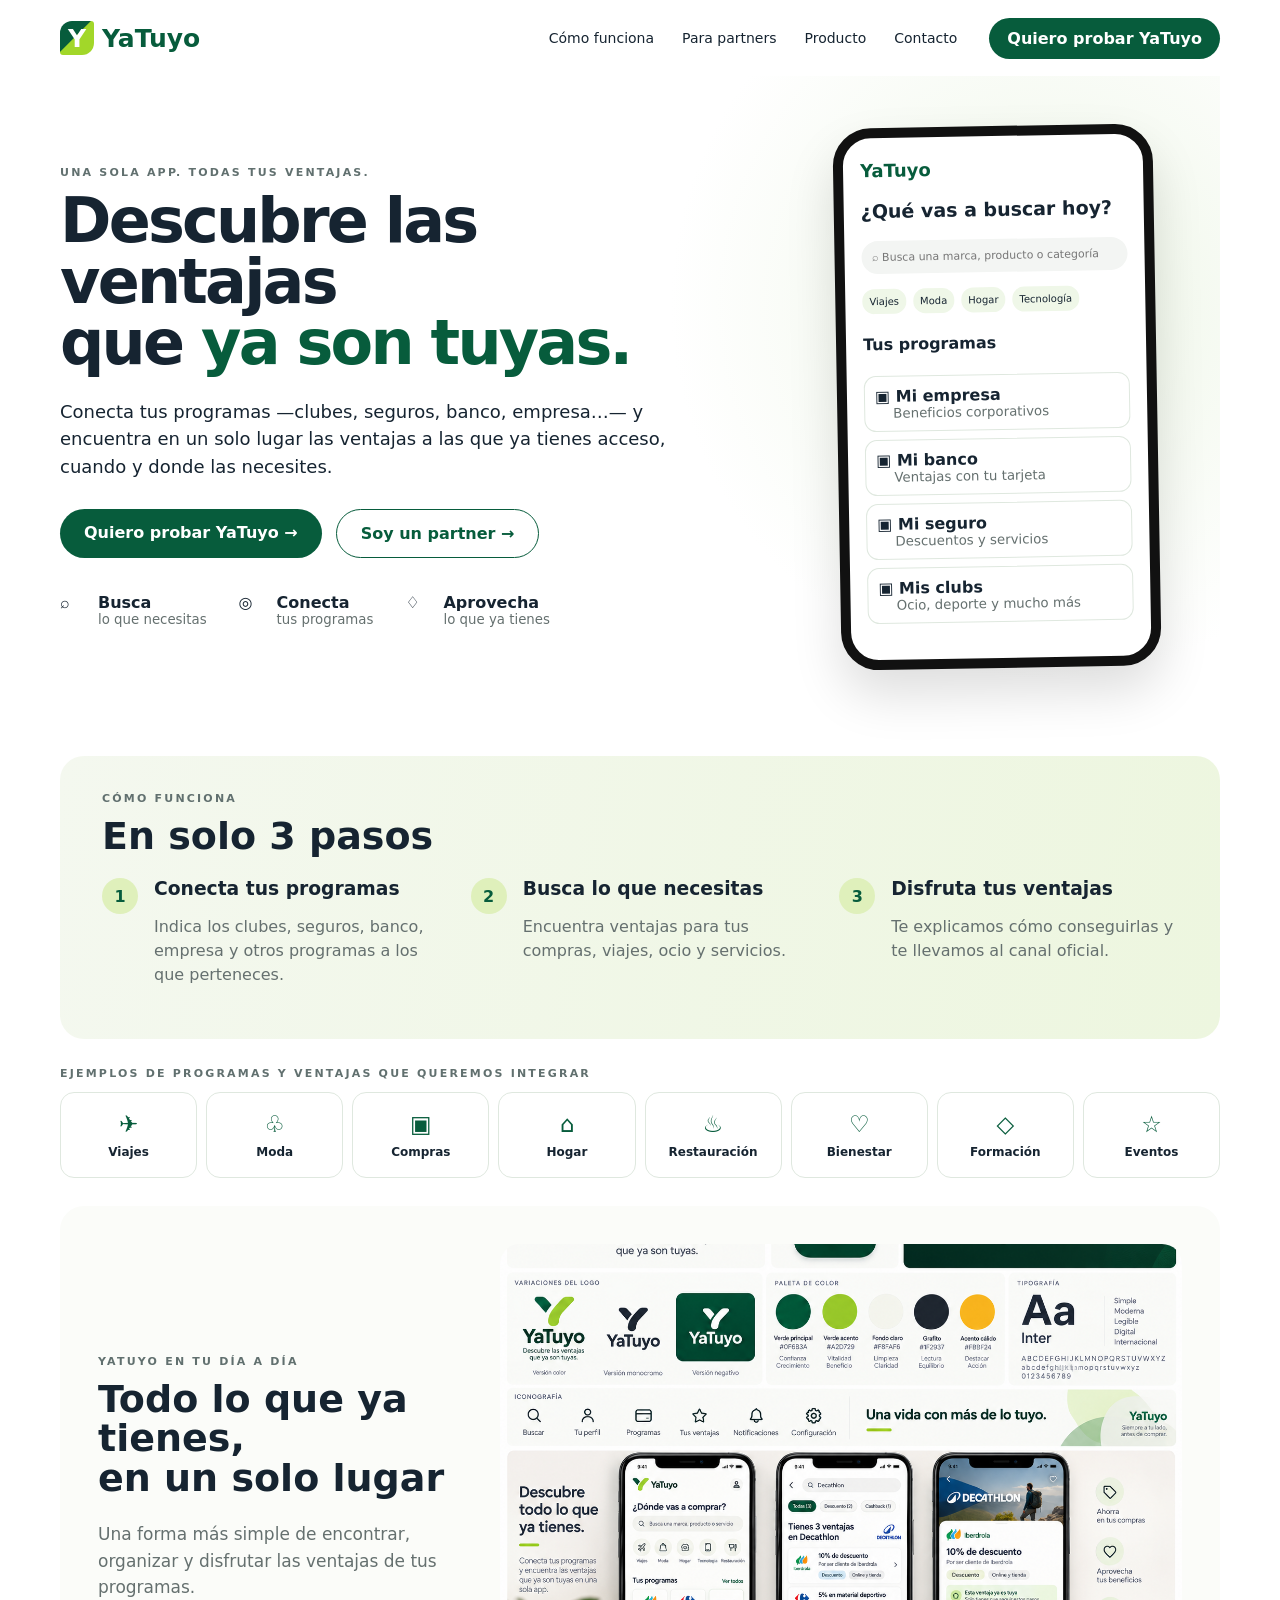
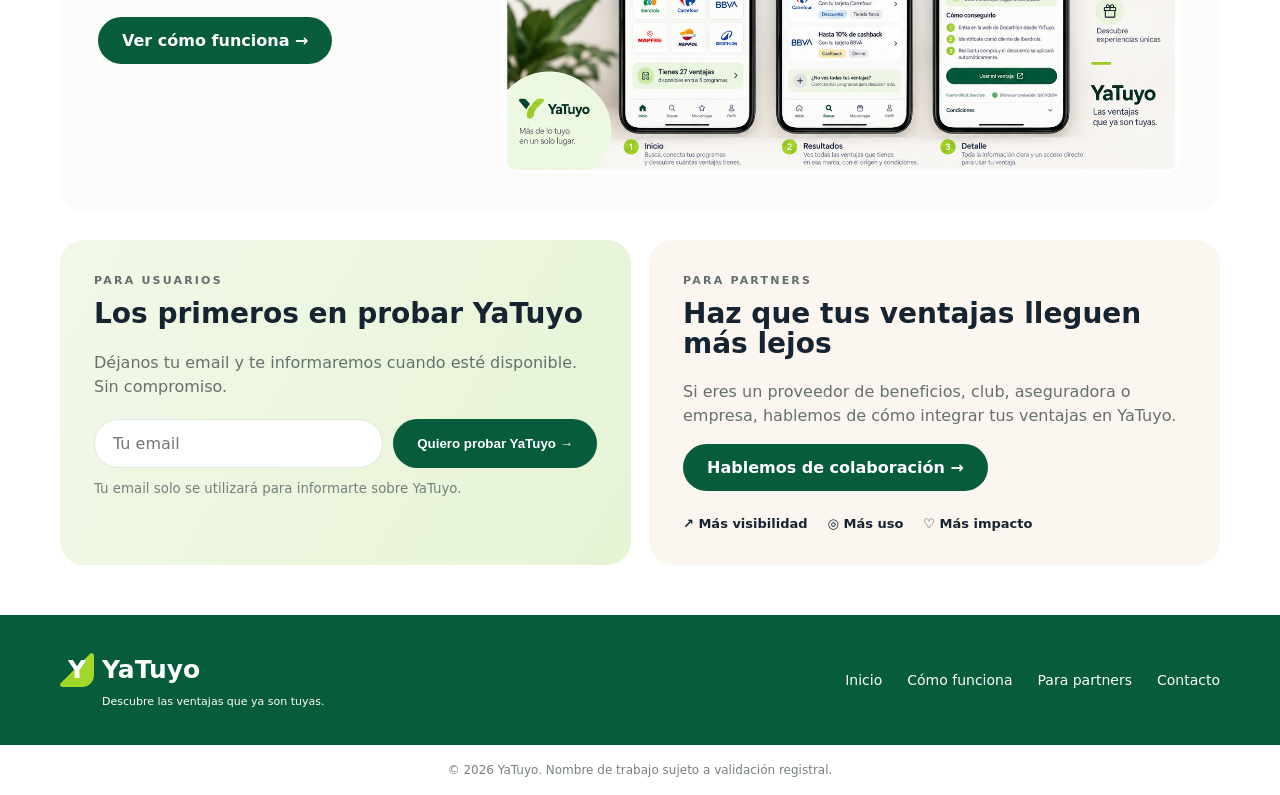
==== index.html @ 841d1338 "Initial YaTuyo landing" ====
<!doctype html>
<html lang="es">
<head>
<meta charset="utf-8"><meta name="viewport" content="width=device-width,initial-scale=1">
<title>YaTuyo — Descubre las ventajas que ya son tuyas</title>
<meta name="description" content="Conecta tus programas y descubre las ventajas que ya tienes antes de comprar.">
<link rel="stylesheet" href="styles.css">
</head>
<body>
<header class="nav wrap">
  <a class="brand" href="#inicio" aria-label="YaTuyo inicio"><span class="mark">Y</span><b>YaTuyo</b></a>
  <nav><a href="#como">Cómo funciona</a><a href="#partners">Para partners</a><a href="#producto">Producto</a><a href="#contacto">Contacto</a></nav>
  <a class="btn small" href="#probar">Quiero probar YaTuyo</a>
</header>
<main id="inicio">
<section class="hero wrap">
 <div class="hero-copy"><div class="eyebrow">UNA SOLA APP. TODAS TUS VENTAJAS.</div>
 <h1>Descubre las ventajas<br>que <span>ya son tuyas.</span></h1>
 <p>Conecta tus programas —clubes, seguros, banco, empresa…— y encuentra en un solo lugar las ventajas a las que ya tienes acceso, cuando y donde las necesites.</p>
 <div class="actions"><a class="btn" href="#probar">Quiero probar YaTuyo →</a><a class="btn ghost" href="#partners">Soy un partner →</a></div>
 <div class="mini"><div>⌕ <b>Busca</b><small>lo que necesitas</small></div><div>◎ <b>Conecta</b><small>tus programas</small></div><div>♢ <b>Aprovecha</b><small>lo que ya tienes</small></div></div>
 </div>
 <div class="phone"><div class="phonebar">YaTuyo</div><h3>¿Qué vas a buscar hoy?</h3><div class="search">⌕ Busca una marca, producto o categoría</div><div class="chips"><i>Viajes</i><i>Moda</i><i>Hogar</i><i>Tecnología</i></div><h4>Tus programas</h4><div class="program">▣ Mi empresa <small>Beneficios corporativos</small></div><div class="program">▣ Mi banco <small>Ventajas con tu tarjeta</small></div><div class="program">▣ Mi seguro <small>Descuentos y servicios</small></div><div class="program">▣ Mis clubs <small>Ocio, deporte y mucho más</small></div></div>
</section>
<section id="como" class="soft wrap section"><div class="eyebrow">CÓMO FUNCIONA</div><h2>En solo 3 pasos</h2><div class="steps"><article><em>1</em><h3>Conecta tus programas</h3><p>Indica los clubes, seguros, banco, empresa y otros programas a los que perteneces.</p></article><article><em>2</em><h3>Busca lo que necesitas</h3><p>Encuentra ventajas para tus compras, viajes, ocio y servicios.</p></article><article><em>3</em><h3>Disfruta tus ventajas</h3><p>Te explicamos cómo conseguirlas y te llevamos al canal oficial.</p></article></div></section>
<section class="wrap section"><div class="eyebrow">EJEMPLOS DE PROGRAMAS Y VENTAJAS QUE QUEREMOS INTEGRAR</div><div class="categories"><div>✈<b>Viajes</b></div><div>♧<b>Moda</b></div><div>▣<b>Compras</b></div><div>⌂<b>Hogar</b></div><div>♨<b>Restauración</b></div><div>♡<b>Bienestar</b></div><div>◇<b>Formación</b></div><div>☆<b>Eventos</b></div></div></section>
<section id="producto" class="product wrap section"><div><div class="eyebrow">YATUYO EN TU DÍA A DÍA</div><h2>Todo lo que ya tienes,<br>en un solo lugar</h2><p>Una forma más simple de encontrar, organizar y disfrutar las ventajas de tus programas.</p><a class="btn" href="#como">Ver cómo funciona →</a></div><img src="product-board.png" alt="Concepto visual de la aplicación YaTuyo"></section>
<section class="dual wrap section"><article id="probar" class="signup"><div class="eyebrow">PARA USUARIOS</div><h2>Los primeros en probar YaTuyo</h2><p>Déjanos tu email y te informaremos cuando esté disponible. Sin compromiso.</p><form id="waitlist"><input type="email" required placeholder="Tu email" aria-label="Tu email"><button class="btn" type="submit">Quiero probar YaTuyo →</button></form><small>Tu email solo se utilizará para informarte sobre YaTuyo.</small><p class="status" id="wait-status"></p></article>
<article id="partners" class="partner"><div class="eyebrow">PARA PARTNERS</div><h2>Haz que tus ventajas lleguen más lejos</h2><p>Si eres un proveedor de beneficios, club, aseguradora o empresa, hablemos de cómo integrar tus ventajas en YaTuyo.</p><a class="btn" href="mailto:partners@yatuyo.example?subject=Colaboración%20con%20YaTuyo">Hablemos de colaboración →</a><div class="partner-points"><span>↗ Más visibilidad</span><span>◎ Más uso</span><span>♡ Más impacto</span></div></article></section>
</main>
<footer id="contacto"><div class="wrap foot"><div class="brand inverse"><span class="mark">Y</span><b>YaTuyo</b><small>Descubre las ventajas que ya son tuyas.</small></div><nav><a href="#inicio">Inicio</a><a href="#como">Cómo funciona</a><a href="#partners">Para partners</a><a href="mailto:hola@yatuyo.example">Contacto</a></nav></div><div class="legal">© 2026 YaTuyo. Nombre de trabajo sujeto a validación registral.</div></footer>
<script src="app.js"></script>
</body></html>
---- styles.css ----
:root{--g:#075c3c;--lime:#a2d729;--ink:#162431;--muted:#65706f;--cream:#f8f8f2;--soft:#eff7e8;--line:#dfe8df}*{box-sizing:border-box}html{scroll-behavior:smooth}body{margin:0;font-family:Inter,ui-sans-serif,system-ui,-apple-system,"Segoe UI",sans-serif;color:var(--ink);background:#fff}.wrap{width:min(1160px,92vw);margin:auto}.nav{height:76px;display:flex;align-items:center;gap:32px}.brand{display:flex;align-items:center;gap:8px;color:var(--g);text-decoration:none;font-size:25px}.mark{display:grid;place-items:center;width:34px;height:34px;border-radius:12px 3px 12px 3px;background:linear-gradient(135deg,var(--g) 45%,var(--lime) 46%);color:#fff;font-weight:900}.nav nav{display:flex;gap:28px;margin-left:auto}.nav nav a,.foot a{color:inherit;text-decoration:none;font-size:14px}.btn{display:inline-block;border:0;border-radius:999px;background:var(--g);color:#fff;text-decoration:none;padding:14px 24px;font-weight:700;cursor:pointer}.btn.small{padding:11px 18px}.btn.ghost{background:#fff;color:var(--g);border:1.5px solid var(--g)}.hero{min-height:610px;display:grid;grid-template-columns:1.1fr .75fr;gap:60px;align-items:center;padding:50px 0 60px;background:radial-gradient(circle at 85% 35%,#eef6e7,transparent 35%)}.eyebrow{letter-spacing:.2em;font-size:11px;font-weight:800;color:#61706f;margin-bottom:12px}.hero h1{font-size:62px;line-height:.98;margin:0 0 24px;letter-spacing:-.045em}.hero h1 span{color:var(--g)}.hero-copy>p{font-size:18px;line-height:1.55;max-width:650px}.actions{display:flex;gap:14px;margin:28px 0}.mini{display:flex;gap:32px;margin-top:35px}.mini div{display:grid;grid-template-columns:30px auto;column-gap:8px}.mini small{grid-column:2;color:var(--muted)}.phone{justify-self:center;width:320px;background:#fff;border:10px solid #111;border-radius:38px;padding:22px 17px 28px;box-shadow:0 25px 50px #0002;transform:rotate(-1deg)}.phonebar{font-weight:900;color:var(--g);font-size:18px}.phone h3{font-size:19px}.search{background:#f3f5f3;border-radius:20px;padding:10px;font-size:11px;color:#777}.chips{display:flex;gap:7px;margin:15px 0}.chips i{font-style:normal;background:var(--soft);font-size:10px;padding:7px;border-radius:12px}.program{border:1px solid var(--line);border-radius:12px;padding:10px;margin:8px 0;font-weight:700}.program small{display:block;color:var(--muted);font-weight:400;margin-left:18px}.section{margin-top:28px;margin-bottom:28px}.soft{background:linear-gradient(100deg,#f4f8ef,#edf6df);border-radius:24px;padding:36px 42px}.section h2{font-size:38px;line-height:1.05;margin:6px 0 22px}.steps{display:grid;grid-template-columns:repeat(3,1fr);gap:30px}.steps article{position:relative;padding-left:52px}.steps em{position:absolute;left:0;top:0;width:36px;height:36px;border-radius:50%;background:#dff0bb;display:grid;place-items:center;font-style:normal;font-weight:900;color:var(--g)}.steps h3{margin:0 0 8px}.steps p{color:var(--muted);line-height:1.5}.categories{display:grid;grid-template-columns:repeat(8,1fr);gap:9px}.categories div{border:1px solid var(--line);border-radius:14px;padding:18px 8px;text-align:center;font-size:23px;color:var(--g)}.categories b{display:block;color:var(--ink);font-size:12px;margin-top:8px}.product{display:grid;grid-template-columns:.7fr 1.3fr;align-items:center;gap:34px;background:#fbfcf9;border-radius:24px;padding:38px}.product p{font-size:17px;color:var(--muted);line-height:1.55}.product img{width:100%;border-radius:20px;max-height:530px;object-fit:cover;object-position:center bottom}.dual{display:grid;grid-template-columns:1fr 1fr;gap:18px}.dual article{border-radius:24px;padding:34px}.signup{background:linear-gradient(120deg,#f2f8e9,#e6f4d4)}.partner{background:#fbf6ef}.dual h2{font-size:28px}.dual p{color:var(--muted);line-height:1.5}form{display:flex;gap:10px;margin:20px 0 10px}input{flex:1;border:1px solid var(--line);border-radius:999px;padding:14px 18px;font:inherit}.dual small{color:#75807c}.status{font-weight:700;color:var(--g)!important}.partner-points{display:flex;gap:20px;margin-top:25px;font-size:13px;font-weight:700}footer{margin-top:50px;background:var(--g);color:#fff}.foot{min-height:130px;display:flex;align-items:center;justify-content:space-between}.inverse{color:#fff;display:grid;grid-template-columns:auto auto;column-gap:8px}.inverse small{grid-column:2;font-size:11px}.foot nav{display:flex;gap:25px}.legal{text-align:center;background:#fff;color:#77817f;padding:18px;font-size:12px}@media(max-width:820px){.nav nav{display:none}.nav .btn{margin-left:auto}.hero{grid-template-columns:1fr;padding-top:25px}.hero h1{font-size:45px}.phone{width:min(320px,88vw)}.mini{gap:14px;flex-wrap:wrap}.steps,.dual{grid-template-columns:1fr}.categories{grid-template-columns:repeat(4,1fr)}.product{grid-template-columns:1fr}.foot{padding:30px 0;gap:25px;flex-direction:column}.foot nav{flex-wrap:wrap;justify-content:center}}@media(max-width:520px){.nav{height:64px}.nav .btn.small{display:none}.hero h1{font-size:39px}.actions{flex-direction:column;align-items:stretch;text-align:center}.soft,.product,.dual article{padding:26px 20px}.steps{gap:20px}.categories{grid-template-columns:repeat(2,1fr)}form{flex-direction:column}.section h2{font-size:31px}.partner-points{flex-direction:column;gap:8px}}
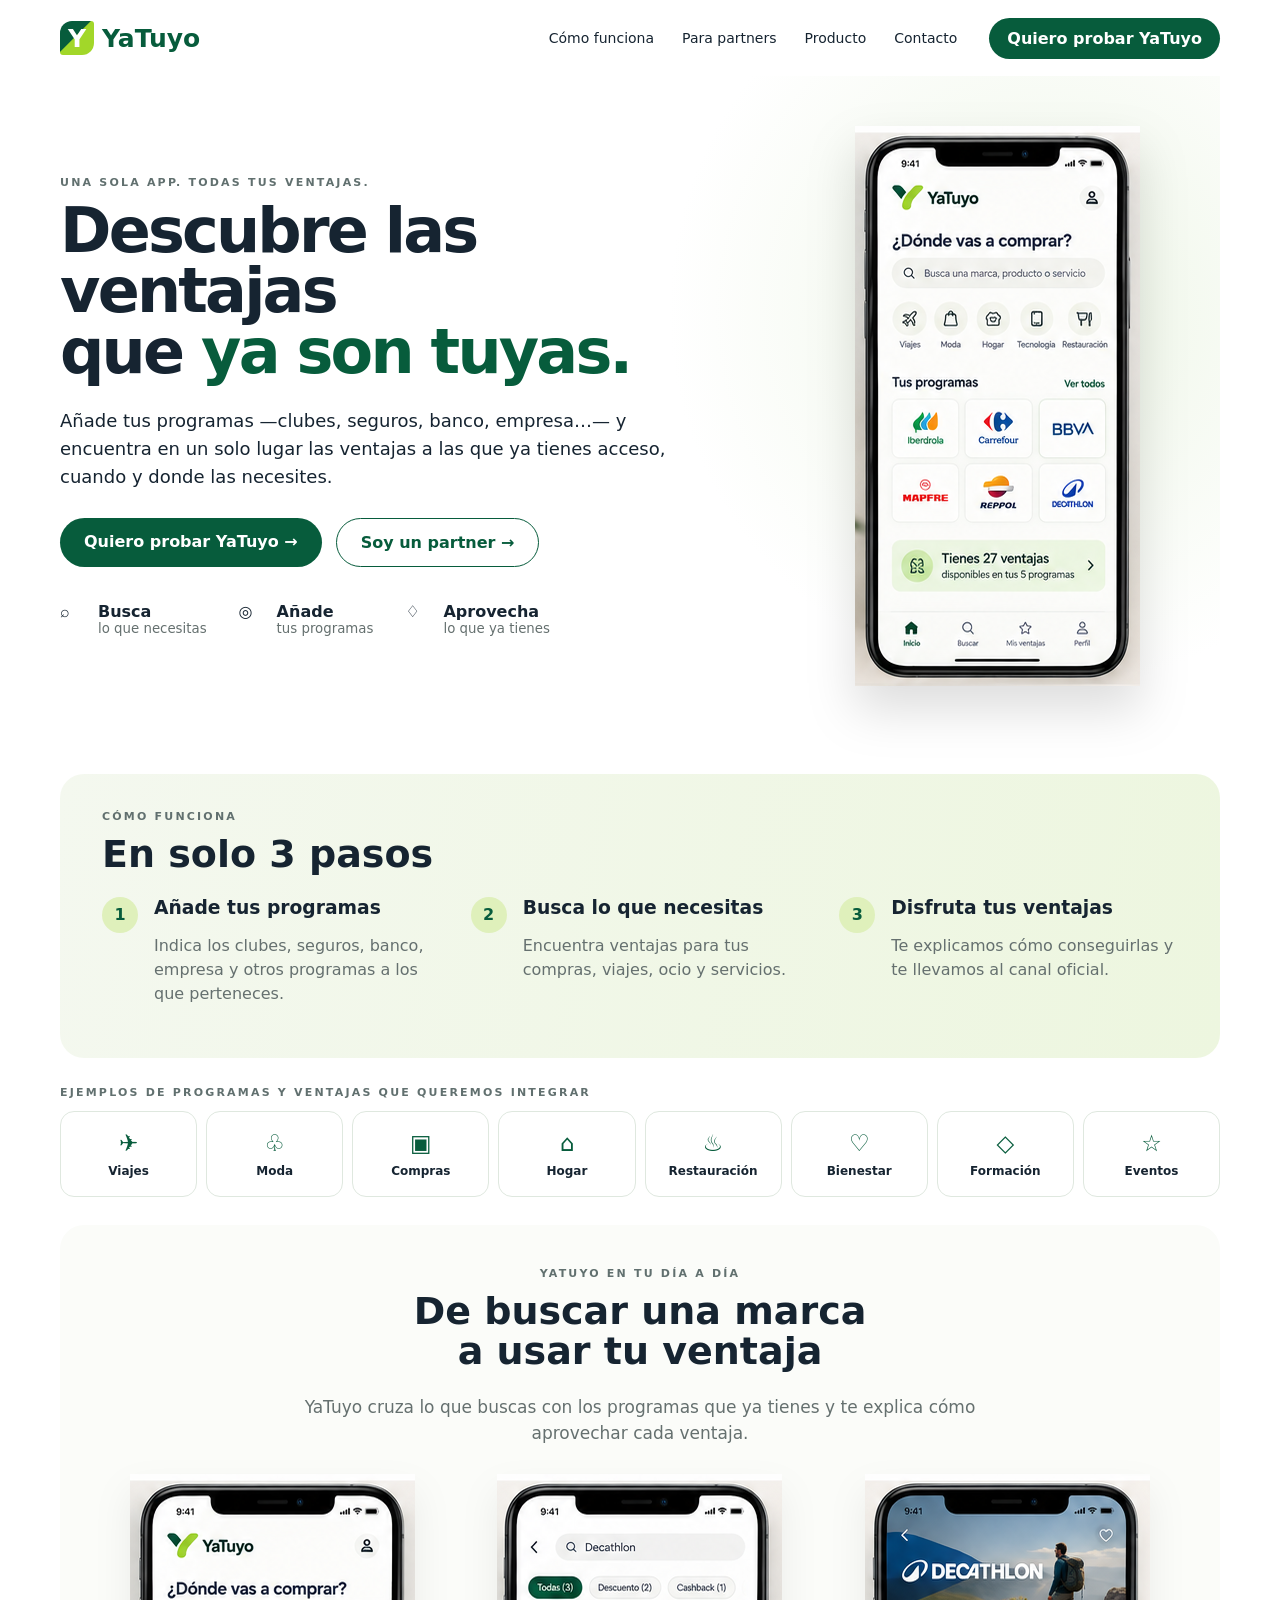
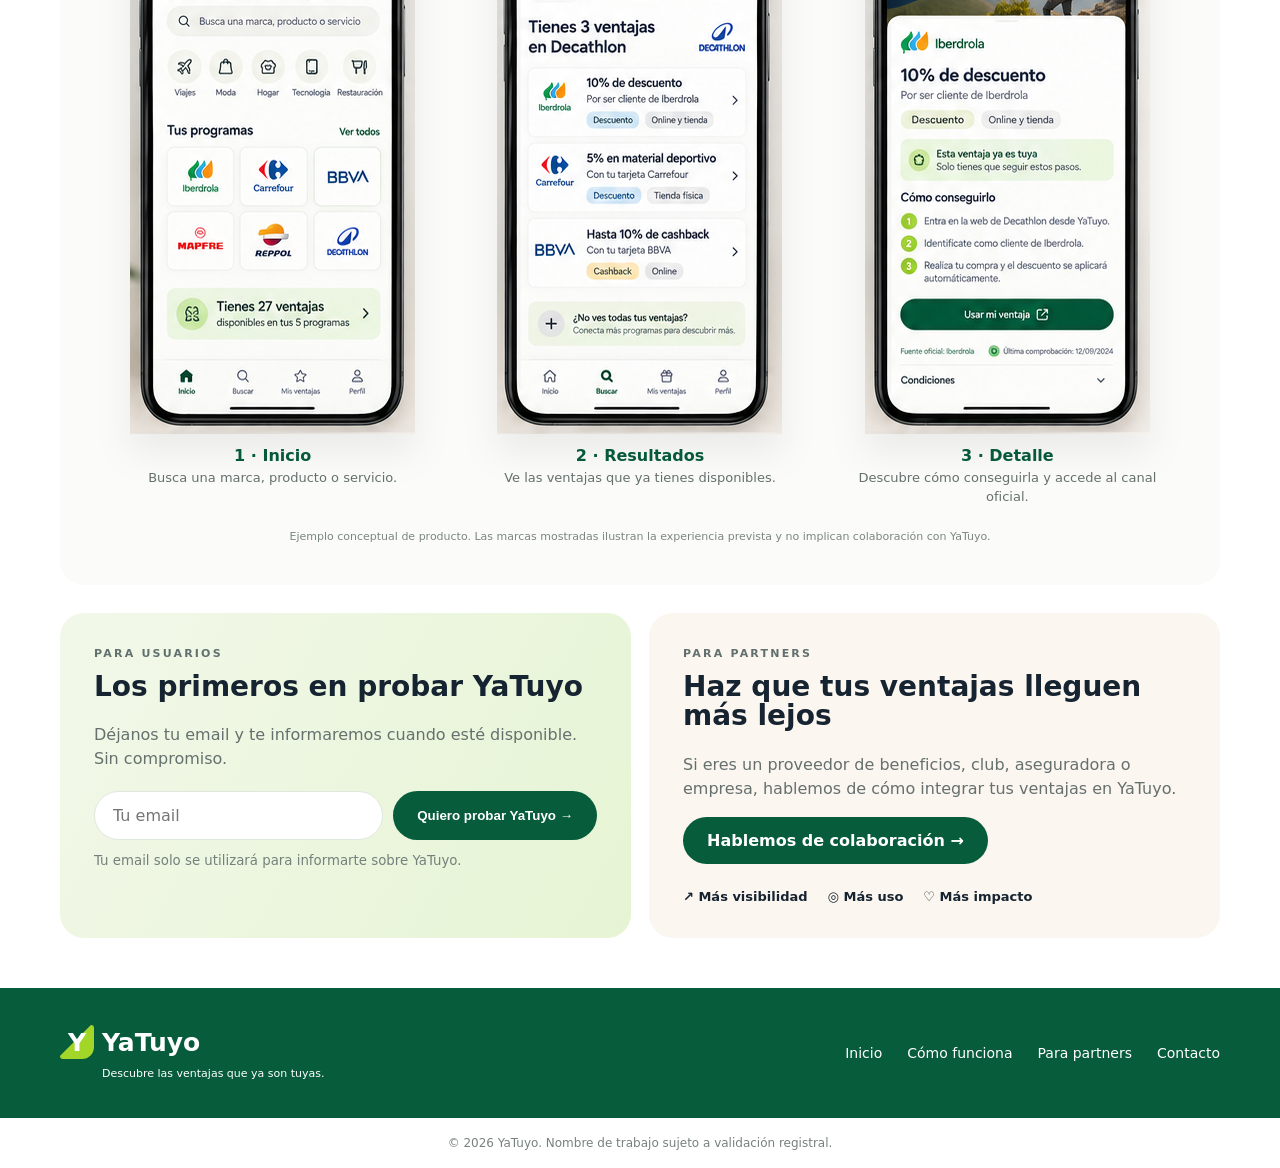
==== commit bf727f44: "Add v1.1 code" ====
--- a/index.html
+++ b/index.html
@@ -3,7 +3,7 @@
 <head>
 <meta charset="utf-8"><meta name="viewport" content="width=device-width,initial-scale=1">
 <title>YaTuyo — Descubre las ventajas que ya son tuyas</title>
-<meta name="description" content="Conecta tus programas y descubre las ventajas que ya tienes antes de comprar.">
+<meta name="description" content="Añade tus programas y descubre las ventajas que ya tienes antes de comprar.">
 <link rel="stylesheet" href="styles.css">
 </head>
 <body>
@@ -16,15 +16,15 @@
 <section class="hero wrap">
  <div class="hero-copy"><div class="eyebrow">UNA SOLA APP. TODAS TUS VENTAJAS.</div>
  <h1>Descubre las ventajas<br>que <span>ya son tuyas.</span></h1>
- <p>Conecta tus programas —clubes, seguros, banco, empresa…— y encuentra en un solo lugar las ventajas a las que ya tienes acceso, cuando y donde las necesites.</p>
+ <p>Añade tus programas —clubes, seguros, banco, empresa…— y encuentra en un solo lugar las ventajas a las que ya tienes acceso, cuando y donde las necesites.</p>
  <div class="actions"><a class="btn" href="#probar">Quiero probar YaTuyo →</a><a class="btn ghost" href="#partners">Soy un partner →</a></div>
- <div class="mini"><div>⌕ <b>Busca</b><small>lo que necesitas</small></div><div>◎ <b>Conecta</b><small>tus programas</small></div><div>♢ <b>Aprovecha</b><small>lo que ya tienes</small></div></div>
+ <div class="mini"><div>⌕ <b>Busca</b><small>lo que necesitas</small></div><div>◎ <b>Añade</b><small>tus programas</small></div><div>♢ <b>Aprovecha</b><small>lo que ya tienes</small></div></div>
  </div>
- <div class="phone"><div class="phonebar">YaTuyo</div><h3>¿Qué vas a buscar hoy?</h3><div class="search">⌕ Busca una marca, producto o categoría</div><div class="chips"><i>Viajes</i><i>Moda</i><i>Hogar</i><i>Tecnología</i></div><h4>Tus programas</h4><div class="program">▣ Mi empresa <small>Beneficios corporativos</small></div><div class="program">▣ Mi banco <small>Ventajas con tu tarjeta</small></div><div class="program">▣ Mi seguro <small>Descuentos y servicios</small></div><div class="program">▣ Mis clubs <small>Ocio, deporte y mucho más</small></div></div>
+ <div class="hero-product" aria-label="Ejemplo de la aplicación YaTuyo"><img src="screen-inicio.png" alt="Pantalla conceptual de inicio de YaTuyo"></div>
 </section>
-<section id="como" class="soft wrap section"><div class="eyebrow">CÓMO FUNCIONA</div><h2>En solo 3 pasos</h2><div class="steps"><article><em>1</em><h3>Conecta tus programas</h3><p>Indica los clubes, seguros, banco, empresa y otros programas a los que perteneces.</p></article><article><em>2</em><h3>Busca lo que necesitas</h3><p>Encuentra ventajas para tus compras, viajes, ocio y servicios.</p></article><article><em>3</em><h3>Disfruta tus ventajas</h3><p>Te explicamos cómo conseguirlas y te llevamos al canal oficial.</p></article></div></section>
+<section id="como" class="soft wrap section"><div class="eyebrow">CÓMO FUNCIONA</div><h2>En solo 3 pasos</h2><div class="steps"><article><em>1</em><h3>Añade tus programas</h3><p>Indica los clubes, seguros, banco, empresa y otros programas a los que perteneces.</p></article><article><em>2</em><h3>Busca lo que necesitas</h3><p>Encuentra ventajas para tus compras, viajes, ocio y servicios.</p></article><article><em>3</em><h3>Disfruta tus ventajas</h3><p>Te explicamos cómo conseguirlas y te llevamos al canal oficial.</p></article></div></section>
 <section class="wrap section"><div class="eyebrow">EJEMPLOS DE PROGRAMAS Y VENTAJAS QUE QUEREMOS INTEGRAR</div><div class="categories"><div>✈<b>Viajes</b></div><div>♧<b>Moda</b></div><div>▣<b>Compras</b></div><div>⌂<b>Hogar</b></div><div>♨<b>Restauración</b></div><div>♡<b>Bienestar</b></div><div>◇<b>Formación</b></div><div>☆<b>Eventos</b></div></div></section>
-<section id="producto" class="product wrap section"><div><div class="eyebrow">YATUYO EN TU DÍA A DÍA</div><h2>Todo lo que ya tienes,<br>en un solo lugar</h2><p>Una forma más simple de encontrar, organizar y disfrutar las ventajas de tus programas.</p><a class="btn" href="#como">Ver cómo funciona →</a></div><img src="product-board.png" alt="Concepto visual de la aplicación YaTuyo"></section>
+<section id="producto" class="product-flow wrap section"><div class="product-intro"><div class="eyebrow">YATUYO EN TU DÍA A DÍA</div><h2>De buscar una marca<br>a usar tu ventaja</h2><p>YaTuyo cruza lo que buscas con los programas que ya tienes y te explica cómo aprovechar cada ventaja.</p></div><div class="screens"><figure><img src="screen-inicio.png" alt="Inicio de YaTuyo con buscador y programas"><figcaption><b>1 · Inicio</b><span>Busca una marca, producto o servicio.</span></figcaption></figure><figure><img src="screen-resultados.png" alt="Resultados de ventajas disponibles para Decathlon"><figcaption><b>2 · Resultados</b><span>Ve las ventajas que ya tienes disponibles.</span></figcaption></figure><figure><img src="screen-detalle.png" alt="Detalle conceptual de una ventaja y cómo utilizarla"><figcaption><b>3 · Detalle</b><span>Descubre cómo conseguirla y accede al canal oficial.</span></figcaption></figure></div><p class="concept-note">Ejemplo conceptual de producto. Las marcas mostradas ilustran la experiencia prevista y no implican colaboración con YaTuyo.</p></section>
 <section class="dual wrap section"><article id="probar" class="signup"><div class="eyebrow">PARA USUARIOS</div><h2>Los primeros en probar YaTuyo</h2><p>Déjanos tu email y te informaremos cuando esté disponible. Sin compromiso.</p><form id="waitlist"><input type="email" required placeholder="Tu email" aria-label="Tu email"><button class="btn" type="submit">Quiero probar YaTuyo →</button></form><small>Tu email solo se utilizará para informarte sobre YaTuyo.</small><p class="status" id="wait-status"></p></article>
 <article id="partners" class="partner"><div class="eyebrow">PARA PARTNERS</div><h2>Haz que tus ventajas lleguen más lejos</h2><p>Si eres un proveedor de beneficios, club, aseguradora o empresa, hablemos de cómo integrar tus ventajas en YaTuyo.</p><a class="btn" href="mailto:partners@yatuyo.example?subject=Colaboración%20con%20YaTuyo">Hablemos de colaboración →</a><div class="partner-points"><span>↗ Más visibilidad</span><span>◎ Más uso</span><span>♡ Más impacto</span></div></article></section>
 </main>
--- a/styles.css
+++ b/styles.css
@@ -1 +1,6 @@
 :root{--g:#075c3c;--lime:#a2d729;--ink:#162431;--muted:#65706f;--cream:#f8f8f2;--soft:#eff7e8;--line:#dfe8df}*{box-sizing:border-box}html{scroll-behavior:smooth}body{margin:0;font-family:Inter,ui-sans-serif,system-ui,-apple-system,"Segoe UI",sans-serif;color:var(--ink);background:#fff}.wrap{width:min(1160px,92vw);margin:auto}.nav{height:76px;display:flex;align-items:center;gap:32px}.brand{display:flex;align-items:center;gap:8px;color:var(--g);text-decoration:none;font-size:25px}.mark{display:grid;place-items:center;width:34px;height:34px;border-radius:12px 3px 12px 3px;background:linear-gradient(135deg,var(--g) 45%,var(--lime) 46%);color:#fff;font-weight:900}.nav nav{display:flex;gap:28px;margin-left:auto}.nav nav a,.foot a{color:inherit;text-decoration:none;font-size:14px}.btn{display:inline-block;border:0;border-radius:999px;background:var(--g);color:#fff;text-decoration:none;padding:14px 24px;font-weight:700;cursor:pointer}.btn.small{padding:11px 18px}.btn.ghost{background:#fff;color:var(--g);border:1.5px solid var(--g)}.hero{min-height:610px;display:grid;grid-template-columns:1.1fr .75fr;gap:60px;align-items:center;padding:50px 0 60px;background:radial-gradient(circle at 85% 35%,#eef6e7,transparent 35%)}.eyebrow{letter-spacing:.2em;font-size:11px;font-weight:800;color:#61706f;margin-bottom:12px}.hero h1{font-size:62px;line-height:.98;margin:0 0 24px;letter-spacing:-.045em}.hero h1 span{color:var(--g)}.hero-copy>p{font-size:18px;line-height:1.55;max-width:650px}.actions{display:flex;gap:14px;margin:28px 0}.mini{display:flex;gap:32px;margin-top:35px}.mini div{display:grid;grid-template-columns:30px auto;column-gap:8px}.mini small{grid-column:2;color:var(--muted)}.phone{justify-self:center;width:320px;background:#fff;border:10px solid #111;border-radius:38px;padding:22px 17px 28px;box-shadow:0 25px 50px #0002;transform:rotate(-1deg)}.phonebar{font-weight:900;color:var(--g);font-size:18px}.phone h3{font-size:19px}.search{background:#f3f5f3;border-radius:20px;padding:10px;font-size:11px;color:#777}.chips{display:flex;gap:7px;margin:15px 0}.chips i{font-style:normal;background:var(--soft);font-size:10px;padding:7px;border-radius:12px}.program{border:1px solid var(--line);border-radius:12px;padding:10px;margin:8px 0;font-weight:700}.program small{display:block;color:var(--muted);font-weight:400;margin-left:18px}.section{margin-top:28px;margin-bottom:28px}.soft{background:linear-gradient(100deg,#f4f8ef,#edf6df);border-radius:24px;padding:36px 42px}.section h2{font-size:38px;line-height:1.05;margin:6px 0 22px}.steps{display:grid;grid-template-columns:repeat(3,1fr);gap:30px}.steps article{position:relative;padding-left:52px}.steps em{position:absolute;left:0;top:0;width:36px;height:36px;border-radius:50%;background:#dff0bb;display:grid;place-items:center;font-style:normal;font-weight:900;color:var(--g)}.steps h3{margin:0 0 8px}.steps p{color:var(--muted);line-height:1.5}.categories{display:grid;grid-template-columns:repeat(8,1fr);gap:9px}.categories div{border:1px solid var(--line);border-radius:14px;padding:18px 8px;text-align:center;font-size:23px;color:var(--g)}.categories b{display:block;color:var(--ink);font-size:12px;margin-top:8px}.product{display:grid;grid-template-columns:.7fr 1.3fr;align-items:center;gap:34px;background:#fbfcf9;border-radius:24px;padding:38px}.product p{font-size:17px;color:var(--muted);line-height:1.55}.product img{width:100%;border-radius:20px;max-height:530px;object-fit:cover;object-position:center bottom}.dual{display:grid;grid-template-columns:1fr 1fr;gap:18px}.dual article{border-radius:24px;padding:34px}.signup{background:linear-gradient(120deg,#f2f8e9,#e6f4d4)}.partner{background:#fbf6ef}.dual h2{font-size:28px}.dual p{color:var(--muted);line-height:1.5}form{display:flex;gap:10px;margin:20px 0 10px}input{flex:1;border:1px solid var(--line);border-radius:999px;padding:14px 18px;font:inherit}.dual small{color:#75807c}.status{font-weight:700;color:var(--g)!important}.partner-points{display:flex;gap:20px;margin-top:25px;font-size:13px;font-weight:700}footer{margin-top:50px;background:var(--g);color:#fff}.foot{min-height:130px;display:flex;align-items:center;justify-content:space-between}.inverse{color:#fff;display:grid;grid-template-columns:auto auto;column-gap:8px}.inverse small{grid-column:2;font-size:11px}.foot nav{display:flex;gap:25px}.legal{text-align:center;background:#fff;color:#77817f;padding:18px;font-size:12px}@media(max-width:820px){.nav nav{display:none}.nav .btn{margin-left:auto}.hero{grid-template-columns:1fr;padding-top:25px}.hero h1{font-size:45px}.phone{width:min(320px,88vw)}.mini{gap:14px;flex-wrap:wrap}.steps,.dual{grid-template-columns:1fr}.categories{grid-template-columns:repeat(4,1fr)}.product{grid-template-columns:1fr}.foot{padding:30px 0;gap:25px;flex-direction:column}.foot nav{flex-wrap:wrap;justify-content:center}}@media(max-width:520px){.nav{height:64px}.nav .btn.small{display:none}.hero h1{font-size:39px}.actions{flex-direction:column;align-items:stretch;text-align:center}.soft,.product,.dual article{padding:26px 20px}.steps{gap:20px}.categories{grid-template-columns:repeat(2,1fr)}form{flex-direction:column}.section h2{font-size:31px}.partner-points{flex-direction:column;gap:8px}}
+
+.hero-product{justify-self:center;display:flex;align-items:center;justify-content:center}.hero-product img{width:285px;max-width:78vw;filter:drop-shadow(0 24px 24px #0002)}
+.product-flow{background:#fbfcf9;border-radius:24px;padding:42px}.product-intro{text-align:center;max-width:720px;margin:0 auto 28px}.product-intro p{font-size:17px;color:var(--muted);line-height:1.55}.screens{display:grid;grid-template-columns:repeat(3,1fr);gap:26px;align-items:start}.screens figure{margin:0;text-align:center}.screens img{width:100%;max-width:285px;height:auto;filter:drop-shadow(0 18px 18px #0001)}.screens figcaption{display:flex;flex-direction:column;gap:4px;margin-top:8px}.screens figcaption b{color:var(--g)}.screens figcaption span{font-size:13px;color:var(--muted);line-height:1.4}.concept-note{text-align:center;font-size:11px;color:#7b8582;margin:24px auto 0;max-width:760px}
+@media(max-width:820px){.screens{gap:10px}.product-flow{padding:32px 20px}.screens figcaption span{display:none}}
+@media(max-width:520px){.hero-product img{width:290px;max-width:86vw}.screens{display:flex;overflow-x:auto;scroll-snap-type:x mandatory;gap:18px;padding:4px 6px 16px}.screens figure{min-width:78%;scroll-snap-align:center}.screens figcaption span{display:block}.product-flow{padding:28px 14px}.product-intro{padding:0 8px}}
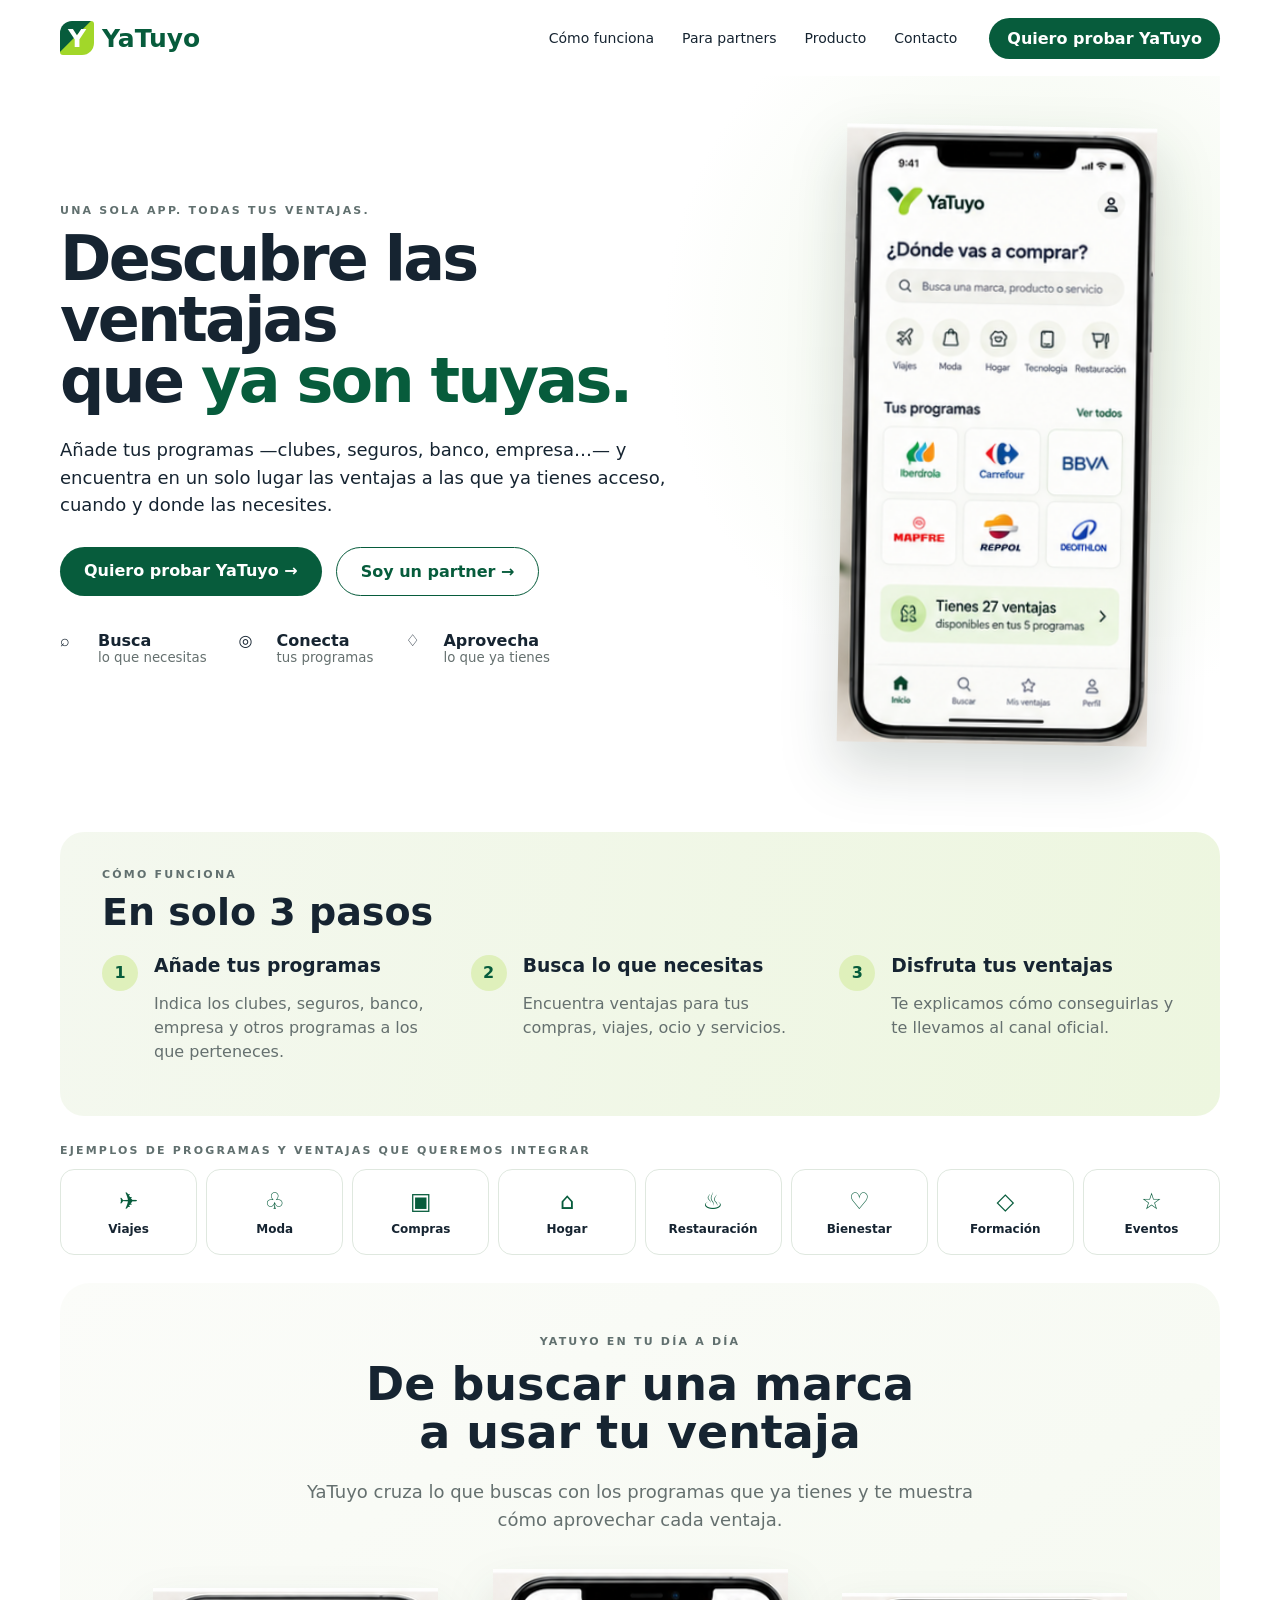
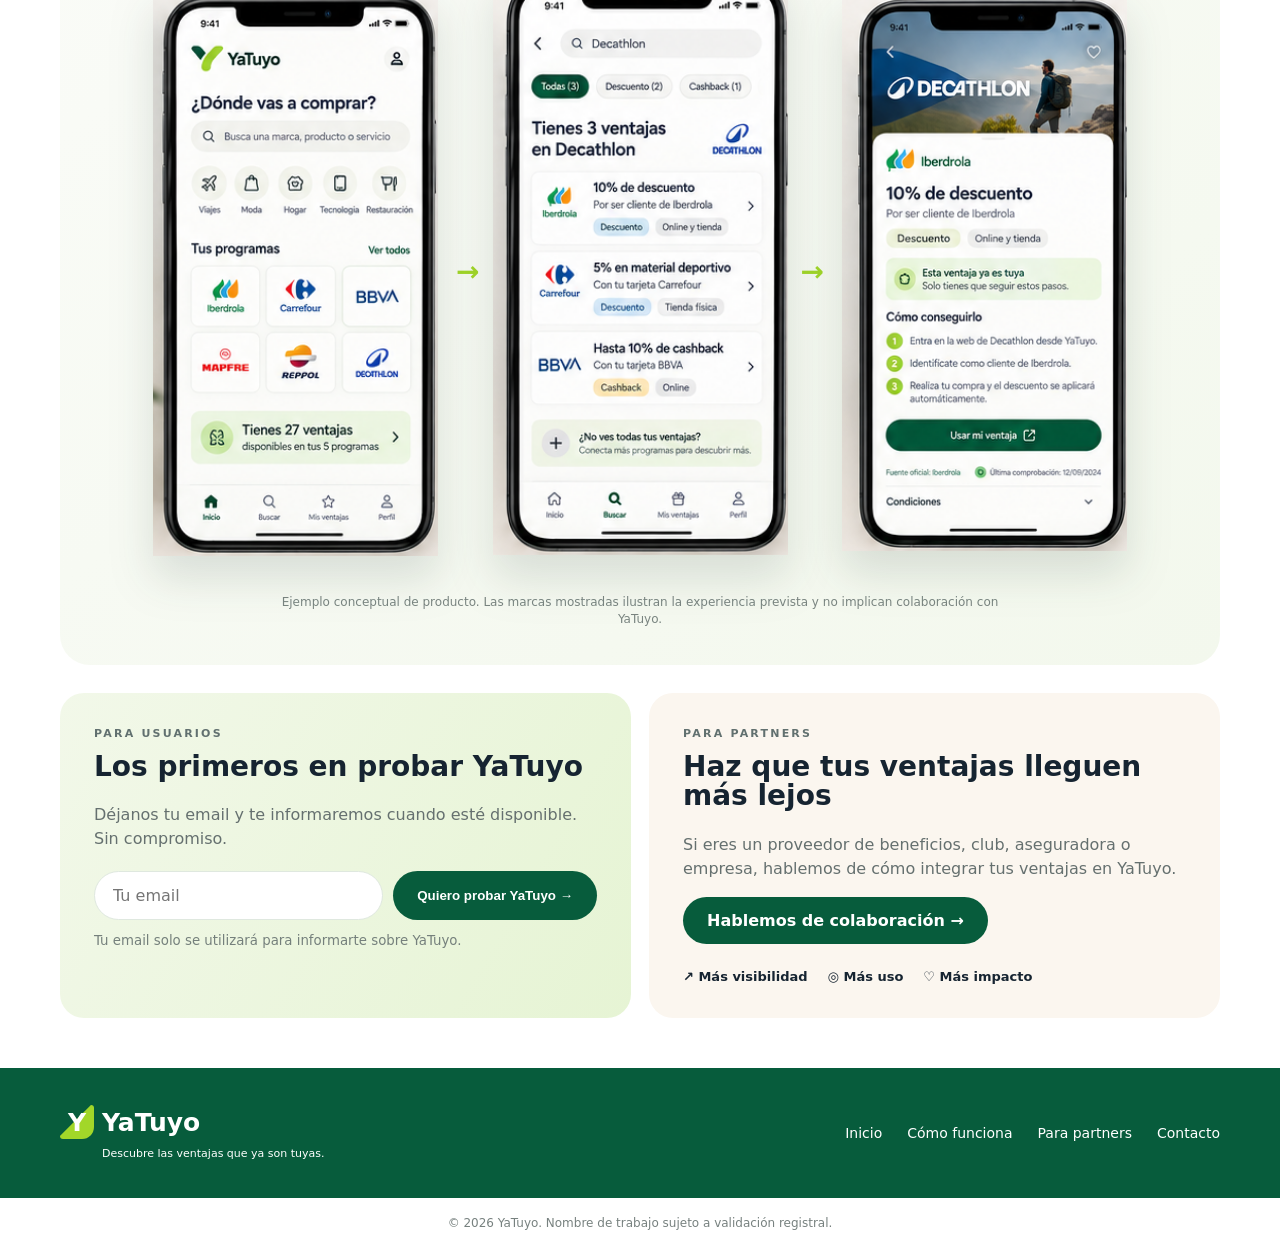
==== commit 57abf662: "Fixs v1.1" ====
--- a/index.html
+++ b/index.html
@@ -18,13 +18,27 @@
  <h1>Descubre las ventajas<br>que <span>ya son tuyas.</span></h1>
  <p>Añade tus programas —clubes, seguros, banco, empresa…— y encuentra en un solo lugar las ventajas a las que ya tienes acceso, cuando y donde las necesites.</p>
  <div class="actions"><a class="btn" href="#probar">Quiero probar YaTuyo →</a><a class="btn ghost" href="#partners">Soy un partner →</a></div>
- <div class="mini"><div>⌕ <b>Busca</b><small>lo que necesitas</small></div><div>◎ <b>Añade</b><small>tus programas</small></div><div>♢ <b>Aprovecha</b><small>lo que ya tienes</small></div></div>
+ <div class="mini"><div>⌕ <b>Busca</b><small>lo que necesitas</small></div><div>◎ <b>Conecta</b><small>tus programas</small></div><div>♢ <b>Aprovecha</b><small>lo que ya tienes</small></div></div>
  </div>
- <div class="hero-product" aria-label="Ejemplo de la aplicación YaTuyo"><img src="screen-inicio.png" alt="Pantalla conceptual de inicio de YaTuyo"></div>
+ <div class="hero-device"><img src="screen-home.png" alt="Pantalla de inicio conceptual de YaTuyo"></div>
 </section>
 <section id="como" class="soft wrap section"><div class="eyebrow">CÓMO FUNCIONA</div><h2>En solo 3 pasos</h2><div class="steps"><article><em>1</em><h3>Añade tus programas</h3><p>Indica los clubes, seguros, banco, empresa y otros programas a los que perteneces.</p></article><article><em>2</em><h3>Busca lo que necesitas</h3><p>Encuentra ventajas para tus compras, viajes, ocio y servicios.</p></article><article><em>3</em><h3>Disfruta tus ventajas</h3><p>Te explicamos cómo conseguirlas y te llevamos al canal oficial.</p></article></div></section>
 <section class="wrap section"><div class="eyebrow">EJEMPLOS DE PROGRAMAS Y VENTAJAS QUE QUEREMOS INTEGRAR</div><div class="categories"><div>✈<b>Viajes</b></div><div>♧<b>Moda</b></div><div>▣<b>Compras</b></div><div>⌂<b>Hogar</b></div><div>♨<b>Restauración</b></div><div>♡<b>Bienestar</b></div><div>◇<b>Formación</b></div><div>☆<b>Eventos</b></div></div></section>
-<section id="producto" class="product-flow wrap section"><div class="product-intro"><div class="eyebrow">YATUYO EN TU DÍA A DÍA</div><h2>De buscar una marca<br>a usar tu ventaja</h2><p>YaTuyo cruza lo que buscas con los programas que ya tienes y te explica cómo aprovechar cada ventaja.</p></div><div class="screens"><figure><img src="screen-inicio.png" alt="Inicio de YaTuyo con buscador y programas"><figcaption><b>1 · Inicio</b><span>Busca una marca, producto o servicio.</span></figcaption></figure><figure><img src="screen-resultados.png" alt="Resultados de ventajas disponibles para Decathlon"><figcaption><b>2 · Resultados</b><span>Ve las ventajas que ya tienes disponibles.</span></figcaption></figure><figure><img src="screen-detalle.png" alt="Detalle conceptual de una ventaja y cómo utilizarla"><figcaption><b>3 · Detalle</b><span>Descubre cómo conseguirla y accede al canal oficial.</span></figcaption></figure></div><p class="concept-note">Ejemplo conceptual de producto. Las marcas mostradas ilustran la experiencia prevista y no implican colaboración con YaTuyo.</p></section>
+<section id="producto" class="product-flow wrap section">
+ <div class="product-flow-copy">
+  <div class="eyebrow">YATUYO EN TU DÍA A DÍA</div>
+  <h2>De buscar una marca<br>a usar tu ventaja</h2>
+  <p>YaTuyo cruza lo que buscas con los programas que ya tienes y te muestra cómo aprovechar cada ventaja.</p>
+ </div>
+ <div class="devices" aria-label="Flujo conceptual de YaTuyo">
+  <figure class="device"><img src="screen-home.png" alt="Pantalla de inicio de YaTuyo"></figure>
+  <span class="flow-arrow" aria-hidden="true">→</span>
+  <figure class="device featured"><img src="screen-results.png" alt="Pantalla de resultados de YaTuyo"></figure>
+  <span class="flow-arrow" aria-hidden="true">→</span>
+  <figure class="device"><img src="screen-detail.png" alt="Pantalla de detalle de una ventaja en YaTuyo"></figure>
+ </div>
+ <p class="concept-note">Ejemplo conceptual de producto. Las marcas mostradas ilustran la experiencia prevista y no implican colaboración con YaTuyo.</p>
+</section>
 <section class="dual wrap section"><article id="probar" class="signup"><div class="eyebrow">PARA USUARIOS</div><h2>Los primeros en probar YaTuyo</h2><p>Déjanos tu email y te informaremos cuando esté disponible. Sin compromiso.</p><form id="waitlist"><input type="email" required placeholder="Tu email" aria-label="Tu email"><button class="btn" type="submit">Quiero probar YaTuyo →</button></form><small>Tu email solo se utilizará para informarte sobre YaTuyo.</small><p class="status" id="wait-status"></p></article>
 <article id="partners" class="partner"><div class="eyebrow">PARA PARTNERS</div><h2>Haz que tus ventajas lleguen más lejos</h2><p>Si eres un proveedor de beneficios, club, aseguradora o empresa, hablemos de cómo integrar tus ventajas en YaTuyo.</p><a class="btn" href="mailto:partners@yatuyo.example?subject=Colaboración%20con%20YaTuyo">Hablemos de colaboración →</a><div class="partner-points"><span>↗ Más visibilidad</span><span>◎ Más uso</span><span>♡ Más impacto</span></div></article></section>
 </main>
--- a/styles.css
+++ b/styles.css
@@ -1,6 +1,16 @@
 :root{--g:#075c3c;--lime:#a2d729;--ink:#162431;--muted:#65706f;--cream:#f8f8f2;--soft:#eff7e8;--line:#dfe8df}*{box-sizing:border-box}html{scroll-behavior:smooth}body{margin:0;font-family:Inter,ui-sans-serif,system-ui,-apple-system,"Segoe UI",sans-serif;color:var(--ink);background:#fff}.wrap{width:min(1160px,92vw);margin:auto}.nav{height:76px;display:flex;align-items:center;gap:32px}.brand{display:flex;align-items:center;gap:8px;color:var(--g);text-decoration:none;font-size:25px}.mark{display:grid;place-items:center;width:34px;height:34px;border-radius:12px 3px 12px 3px;background:linear-gradient(135deg,var(--g) 45%,var(--lime) 46%);color:#fff;font-weight:900}.nav nav{display:flex;gap:28px;margin-left:auto}.nav nav a,.foot a{color:inherit;text-decoration:none;font-size:14px}.btn{display:inline-block;border:0;border-radius:999px;background:var(--g);color:#fff;text-decoration:none;padding:14px 24px;font-weight:700;cursor:pointer}.btn.small{padding:11px 18px}.btn.ghost{background:#fff;color:var(--g);border:1.5px solid var(--g)}.hero{min-height:610px;display:grid;grid-template-columns:1.1fr .75fr;gap:60px;align-items:center;padding:50px 0 60px;background:radial-gradient(circle at 85% 35%,#eef6e7,transparent 35%)}.eyebrow{letter-spacing:.2em;font-size:11px;font-weight:800;color:#61706f;margin-bottom:12px}.hero h1{font-size:62px;line-height:.98;margin:0 0 24px;letter-spacing:-.045em}.hero h1 span{color:var(--g)}.hero-copy>p{font-size:18px;line-height:1.55;max-width:650px}.actions{display:flex;gap:14px;margin:28px 0}.mini{display:flex;gap:32px;margin-top:35px}.mini div{display:grid;grid-template-columns:30px auto;column-gap:8px}.mini small{grid-column:2;color:var(--muted)}.phone{justify-self:center;width:320px;background:#fff;border:10px solid #111;border-radius:38px;padding:22px 17px 28px;box-shadow:0 25px 50px #0002;transform:rotate(-1deg)}.phonebar{font-weight:900;color:var(--g);font-size:18px}.phone h3{font-size:19px}.search{background:#f3f5f3;border-radius:20px;padding:10px;font-size:11px;color:#777}.chips{display:flex;gap:7px;margin:15px 0}.chips i{font-style:normal;background:var(--soft);font-size:10px;padding:7px;border-radius:12px}.program{border:1px solid var(--line);border-radius:12px;padding:10px;margin:8px 0;font-weight:700}.program small{display:block;color:var(--muted);font-weight:400;margin-left:18px}.section{margin-top:28px;margin-bottom:28px}.soft{background:linear-gradient(100deg,#f4f8ef,#edf6df);border-radius:24px;padding:36px 42px}.section h2{font-size:38px;line-height:1.05;margin:6px 0 22px}.steps{display:grid;grid-template-columns:repeat(3,1fr);gap:30px}.steps article{position:relative;padding-left:52px}.steps em{position:absolute;left:0;top:0;width:36px;height:36px;border-radius:50%;background:#dff0bb;display:grid;place-items:center;font-style:normal;font-weight:900;color:var(--g)}.steps h3{margin:0 0 8px}.steps p{color:var(--muted);line-height:1.5}.categories{display:grid;grid-template-columns:repeat(8,1fr);gap:9px}.categories div{border:1px solid var(--line);border-radius:14px;padding:18px 8px;text-align:center;font-size:23px;color:var(--g)}.categories b{display:block;color:var(--ink);font-size:12px;margin-top:8px}.product{display:grid;grid-template-columns:.7fr 1.3fr;align-items:center;gap:34px;background:#fbfcf9;border-radius:24px;padding:38px}.product p{font-size:17px;color:var(--muted);line-height:1.55}.product img{width:100%;border-radius:20px;max-height:530px;object-fit:cover;object-position:center bottom}.dual{display:grid;grid-template-columns:1fr 1fr;gap:18px}.dual article{border-radius:24px;padding:34px}.signup{background:linear-gradient(120deg,#f2f8e9,#e6f4d4)}.partner{background:#fbf6ef}.dual h2{font-size:28px}.dual p{color:var(--muted);line-height:1.5}form{display:flex;gap:10px;margin:20px 0 10px}input{flex:1;border:1px solid var(--line);border-radius:999px;padding:14px 18px;font:inherit}.dual small{color:#75807c}.status{font-weight:700;color:var(--g)!important}.partner-points{display:flex;gap:20px;margin-top:25px;font-size:13px;font-weight:700}footer{margin-top:50px;background:var(--g);color:#fff}.foot{min-height:130px;display:flex;align-items:center;justify-content:space-between}.inverse{color:#fff;display:grid;grid-template-columns:auto auto;column-gap:8px}.inverse small{grid-column:2;font-size:11px}.foot nav{display:flex;gap:25px}.legal{text-align:center;background:#fff;color:#77817f;padding:18px;font-size:12px}@media(max-width:820px){.nav nav{display:none}.nav .btn{margin-left:auto}.hero{grid-template-columns:1fr;padding-top:25px}.hero h1{font-size:45px}.phone{width:min(320px,88vw)}.mini{gap:14px;flex-wrap:wrap}.steps,.dual{grid-template-columns:1fr}.categories{grid-template-columns:repeat(4,1fr)}.product{grid-template-columns:1fr}.foot{padding:30px 0;gap:25px;flex-direction:column}.foot nav{flex-wrap:wrap;justify-content:center}}@media(max-width:520px){.nav{height:64px}.nav .btn.small{display:none}.hero h1{font-size:39px}.actions{flex-direction:column;align-items:stretch;text-align:center}.soft,.product,.dual article{padding:26px 20px}.steps{gap:20px}.categories{grid-template-columns:repeat(2,1fr)}form{flex-direction:column}.section h2{font-size:31px}.partner-points{flex-direction:column;gap:8px}}
 
-.hero-product{justify-self:center;display:flex;align-items:center;justify-content:center}.hero-product img{width:285px;max-width:78vw;filter:drop-shadow(0 24px 24px #0002)}
-.product-flow{background:#fbfcf9;border-radius:24px;padding:42px}.product-intro{text-align:center;max-width:720px;margin:0 auto 28px}.product-intro p{font-size:17px;color:var(--muted);line-height:1.55}.screens{display:grid;grid-template-columns:repeat(3,1fr);gap:26px;align-items:start}.screens figure{margin:0;text-align:center}.screens img{width:100%;max-width:285px;height:auto;filter:drop-shadow(0 18px 18px #0001)}.screens figcaption{display:flex;flex-direction:column;gap:4px;margin-top:8px}.screens figcaption b{color:var(--g)}.screens figcaption span{font-size:13px;color:var(--muted);line-height:1.4}.concept-note{text-align:center;font-size:11px;color:#7b8582;margin:24px auto 0;max-width:760px}
-@media(max-width:820px){.screens{gap:10px}.product-flow{padding:32px 20px}.screens figcaption span{display:none}}
-@media(max-width:520px){.hero-product img{width:290px;max-width:86vw}.screens{display:flex;overflow-x:auto;scroll-snap-type:x mandatory;gap:18px;padding:4px 6px 16px}.screens figure{min-width:78%;scroll-snap-align:center}.screens figcaption span{display:block}.product-flow{padding:28px 14px}.product-intro{padding:0 8px}}
+.hero-device{justify-self:center;width:min(310px,100%);filter:drop-shadow(0 26px 28px #0c25182a);transform:rotate(1deg)}
+.hero-device img{display:block;width:100%;height:auto}
+.product-flow{background:linear-gradient(145deg,#fbfcf9,#f3f8ed);border-radius:30px;padding:52px 46px 36px;overflow:hidden}
+.product-flow-copy{text-align:center;max-width:760px;margin:0 auto 36px}
+.product-flow-copy h2{font-size:46px}
+.product-flow-copy p{font-size:18px;line-height:1.55;color:var(--muted);max-width:680px;margin:0 auto}
+.devices{display:flex;align-items:center;justify-content:center;gap:18px;padding:18px 8px 12px}
+.device{margin:0;width:28%;max-width:285px;filter:drop-shadow(0 22px 22px #17302422)}
+.device img{display:block;width:100%;height:auto}
+.device.featured{width:30%;transform:translateY(-10px) scale(1.035)}
+.flow-arrow{font-size:28px;color:var(--lime);font-weight:900}
+.concept-note{margin:26px auto 0;text-align:center;max-width:760px;color:#7a8581;font-size:12px;line-height:1.45}
+@media(max-width:820px){.hero-device{width:min(300px,76vw)}.product-flow{padding:38px 22px 30px}.product-flow-copy h2{font-size:38px}}
+@media(max-width:520px){.hero-device{width:min(285px,78vw)}.product-flow{width:100%;border-radius:0;padding:34px 0 26px}.product-flow-copy{padding:0 6vw;margin-bottom:20px;text-align:left}.product-flow-copy h2{font-size:34px}.product-flow-copy p{font-size:16px}.devices{justify-content:flex-start;overflow-x:auto;scroll-snap-type:x mandatory;gap:14px;padding:14px 8vw 24px;scrollbar-width:none}.devices::-webkit-scrollbar{display:none}.device,.device.featured{flex:0 0 74vw;width:74vw;max-width:310px;transform:none;scroll-snap-align:center}.flow-arrow{display:none}.concept-note{text-align:left;padding:0 6vw;margin-top:4px}}
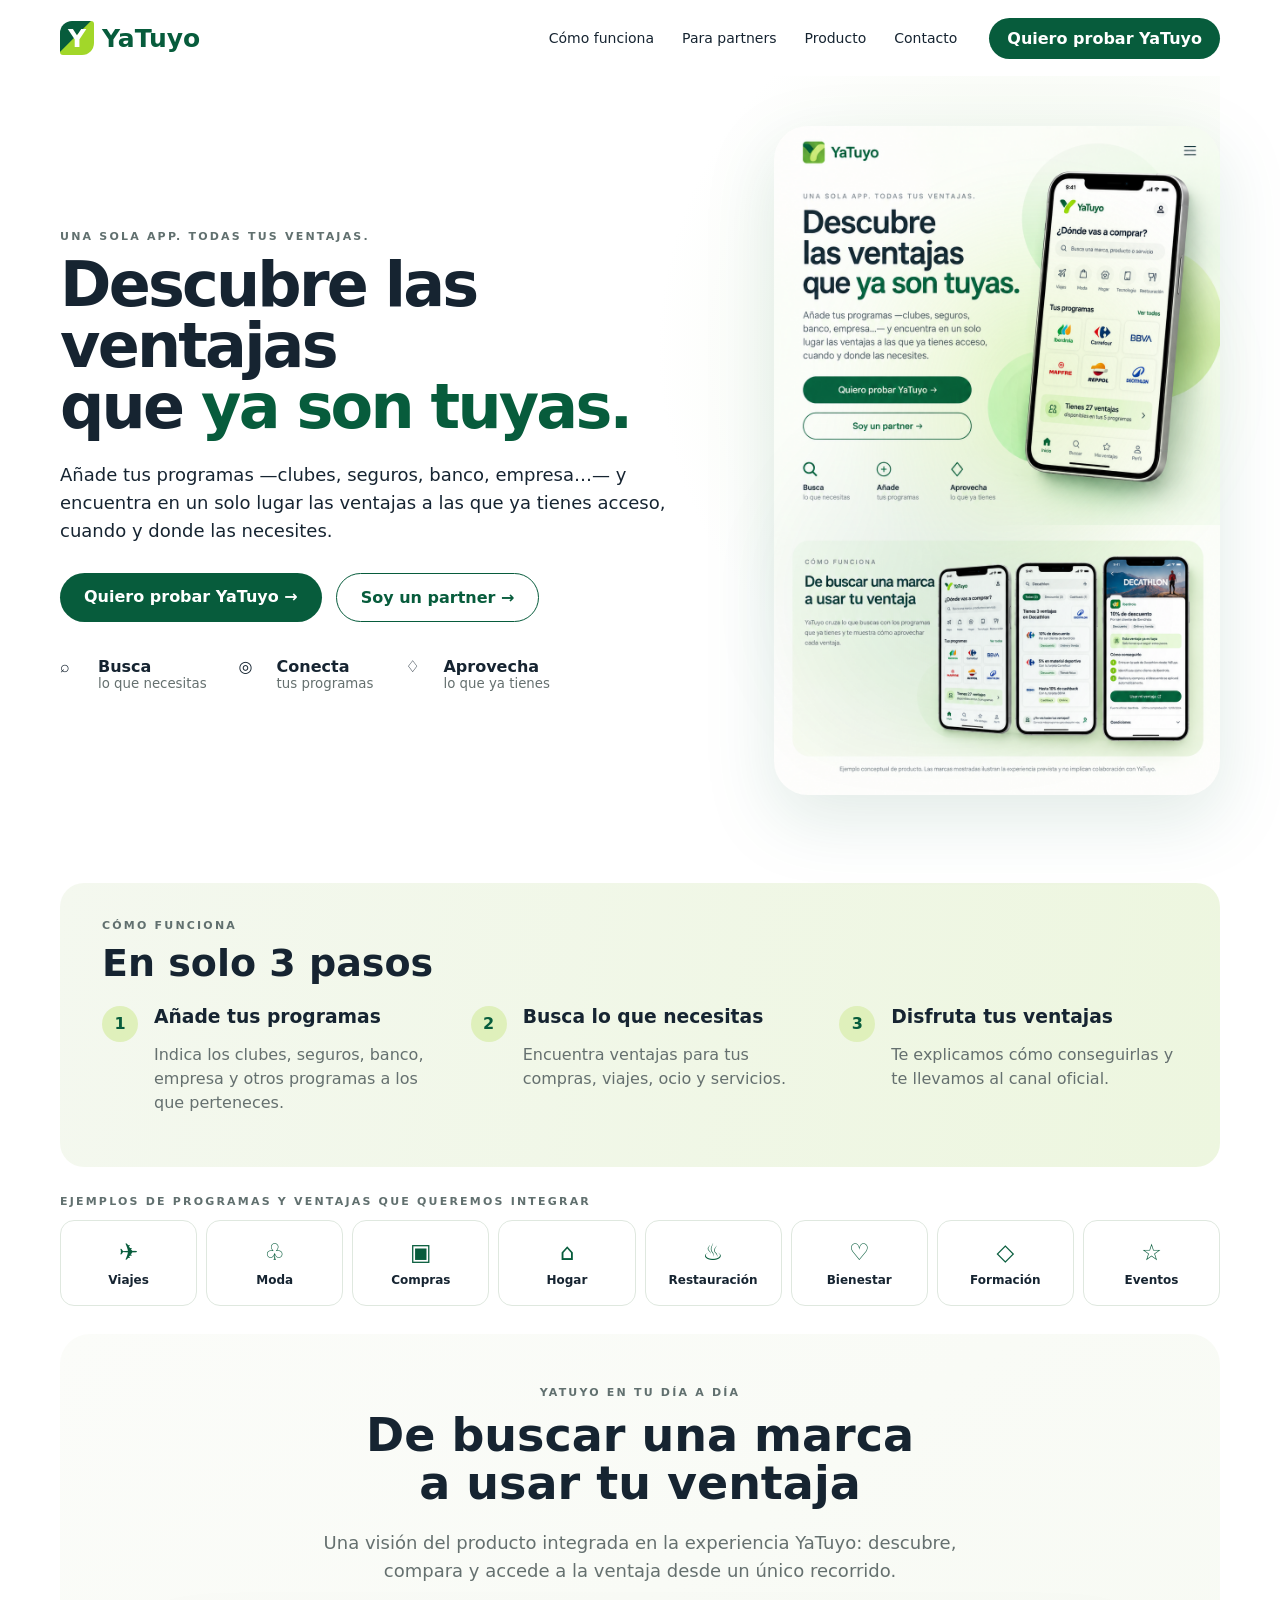
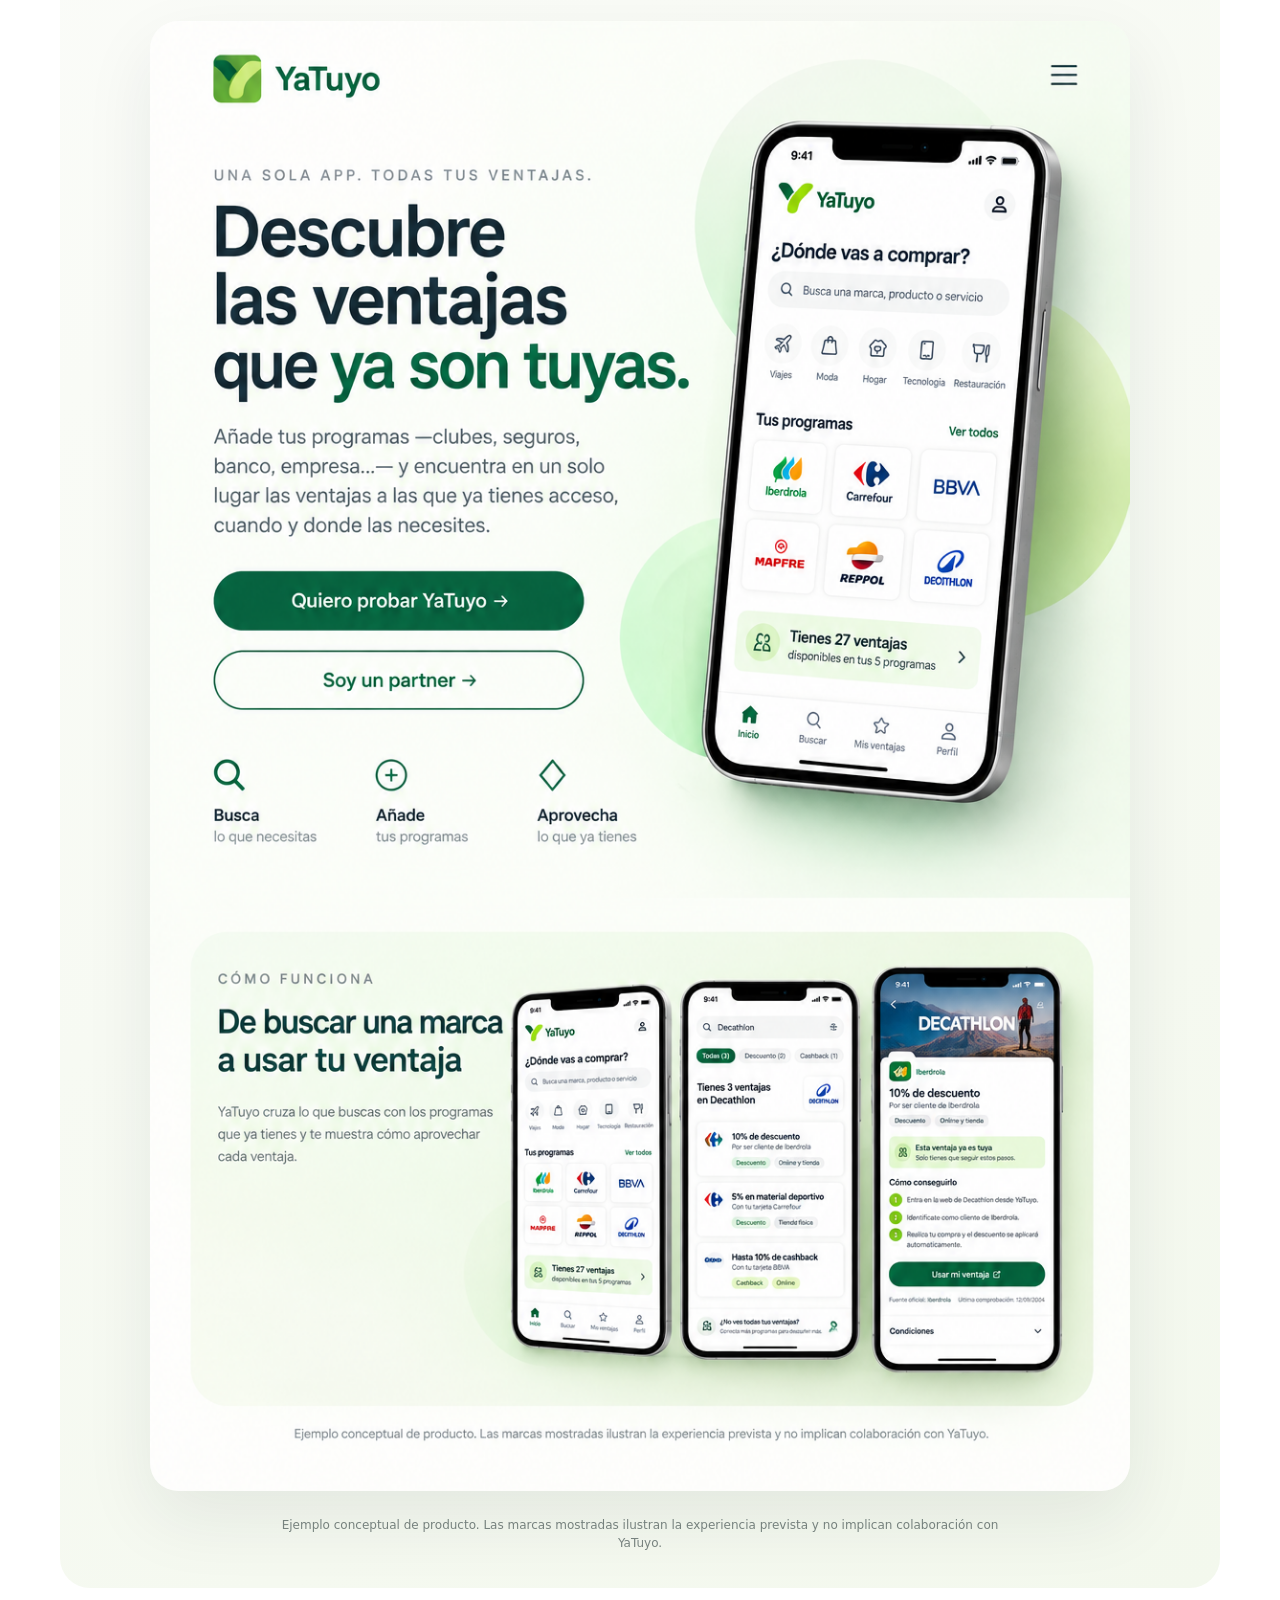
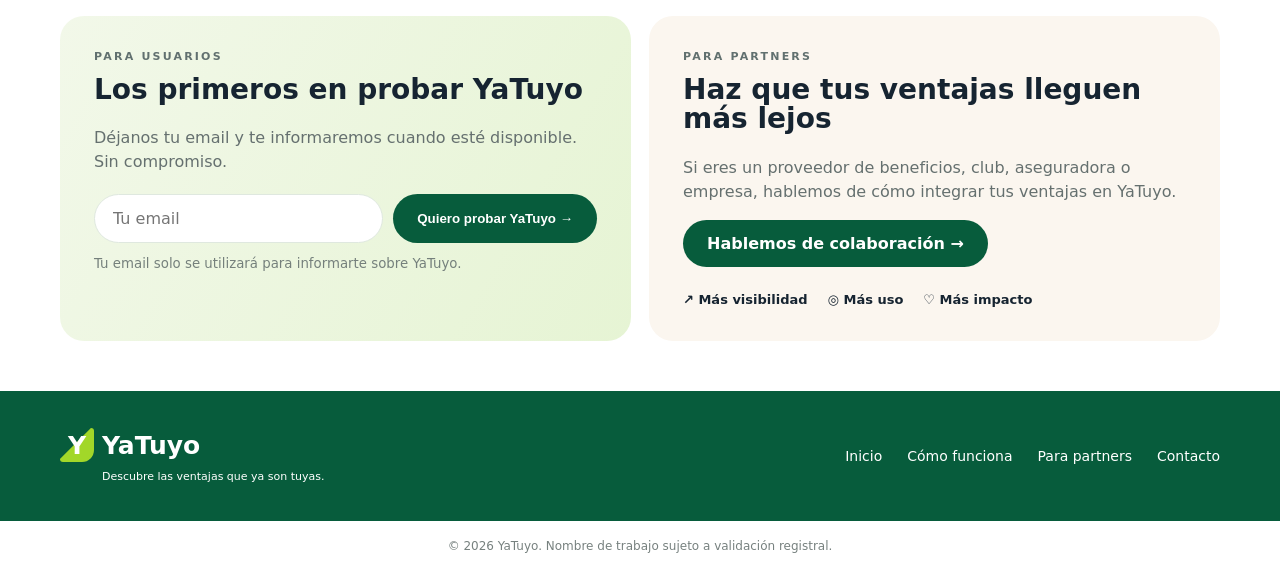
==== commit 63fa8a16: "Add v1.2" ====
--- a/index.html
+++ b/index.html
@@ -20,7 +20,7 @@
  <div class="actions"><a class="btn" href="#probar">Quiero probar YaTuyo →</a><a class="btn ghost" href="#partners">Soy un partner →</a></div>
  <div class="mini"><div>⌕ <b>Busca</b><small>lo que necesitas</small></div><div>◎ <b>Conecta</b><small>tus programas</small></div><div>♢ <b>Aprovecha</b><small>lo que ya tienes</small></div></div>
  </div>
- <div class="hero-device"><img src="screen-home.png" alt="Pantalla de inicio conceptual de YaTuyo"></div>
+ <div class="hero-device hero-showcase"><img src="product-showcase.png" alt="Concepto visual de YaTuyo integrado en su identidad de marca"></div>
 </section>
 <section id="como" class="soft wrap section"><div class="eyebrow">CÓMO FUNCIONA</div><h2>En solo 3 pasos</h2><div class="steps"><article><em>1</em><h3>Añade tus programas</h3><p>Indica los clubes, seguros, banco, empresa y otros programas a los que perteneces.</p></article><article><em>2</em><h3>Busca lo que necesitas</h3><p>Encuentra ventajas para tus compras, viajes, ocio y servicios.</p></article><article><em>3</em><h3>Disfruta tus ventajas</h3><p>Te explicamos cómo conseguirlas y te llevamos al canal oficial.</p></article></div></section>
 <section class="wrap section"><div class="eyebrow">EJEMPLOS DE PROGRAMAS Y VENTAJAS QUE QUEREMOS INTEGRAR</div><div class="categories"><div>✈<b>Viajes</b></div><div>♧<b>Moda</b></div><div>▣<b>Compras</b></div><div>⌂<b>Hogar</b></div><div>♨<b>Restauración</b></div><div>♡<b>Bienestar</b></div><div>◇<b>Formación</b></div><div>☆<b>Eventos</b></div></div></section>
@@ -28,15 +28,9 @@
  <div class="product-flow-copy">
   <div class="eyebrow">YATUYO EN TU DÍA A DÍA</div>
   <h2>De buscar una marca<br>a usar tu ventaja</h2>
-  <p>YaTuyo cruza lo que buscas con los programas que ya tienes y te muestra cómo aprovechar cada ventaja.</p>
+  <p>Una visión del producto integrada en la experiencia YaTuyo: descubre, compara y accede a la ventaja desde un único recorrido.</p>
  </div>
- <div class="devices" aria-label="Flujo conceptual de YaTuyo">
-  <figure class="device"><img src="screen-home.png" alt="Pantalla de inicio de YaTuyo"></figure>
-  <span class="flow-arrow" aria-hidden="true">→</span>
-  <figure class="device featured"><img src="screen-results.png" alt="Pantalla de resultados de YaTuyo"></figure>
-  <span class="flow-arrow" aria-hidden="true">→</span>
-  <figure class="device"><img src="screen-detail.png" alt="Pantalla de detalle de una ventaja en YaTuyo"></figure>
- </div>
+ <figure class="product-showcase-wide"><img src="product-showcase.png" alt="Experiencia conceptual de YaTuyo desde la búsqueda hasta el uso de una ventaja"></figure>
  <p class="concept-note">Ejemplo conceptual de producto. Las marcas mostradas ilustran la experiencia prevista y no implican colaboración con YaTuyo.</p>
 </section>
 <section class="dual wrap section"><article id="probar" class="signup"><div class="eyebrow">PARA USUARIOS</div><h2>Los primeros en probar YaTuyo</h2><p>Déjanos tu email y te informaremos cuando esté disponible. Sin compromiso.</p><form id="waitlist"><input type="email" required placeholder="Tu email" aria-label="Tu email"><button class="btn" type="submit">Quiero probar YaTuyo →</button></form><small>Tu email solo se utilizará para informarte sobre YaTuyo.</small><p class="status" id="wait-status"></p></article>
--- a/styles.css
+++ b/styles.css
@@ -14,3 +14,12 @@
 .concept-note{margin:26px auto 0;text-align:center;max-width:760px;color:#7a8581;font-size:12px;line-height:1.45}
 @media(max-width:820px){.hero-device{width:min(300px,76vw)}.product-flow{padding:38px 22px 30px}.product-flow-copy h2{font-size:38px}}
 @media(max-width:520px){.hero-device{width:min(285px,78vw)}.product-flow{width:100%;border-radius:0;padding:34px 0 26px}.product-flow-copy{padding:0 6vw;margin-bottom:20px;text-align:left}.product-flow-copy h2{font-size:34px}.product-flow-copy p{font-size:16px}.devices{justify-content:flex-start;overflow-x:auto;scroll-snap-type:x mandatory;gap:14px;padding:14px 8vw 24px;scrollbar-width:none}.devices::-webkit-scrollbar{display:none}.device,.device.featured{flex:0 0 74vw;width:74vw;max-width:310px;transform:none;scroll-snap-align:center}.flow-arrow{display:none}.concept-note{text-align:left;padding:0 6vw;margin-top:4px}}
+
+/* v1.2 — visuales integrados */
+.hero-showcase{width:min(500px,100%);position:relative;z-index:1;filter:none;transform:none}
+.hero-showcase::before{content:"";position:absolute;inset:8% -7% 5% -7%;z-index:-1;background:radial-gradient(circle at 58% 35%,rgba(162,215,41,.22),transparent 43%),radial-gradient(circle at 40% 72%,rgba(7,92,60,.10),transparent 42%);filter:blur(22px)}
+.hero-showcase img{border-radius:34px;mix-blend-mode:multiply;filter:drop-shadow(0 24px 34px rgba(7,92,60,.12))}
+.product-showcase-wide{margin:0 auto;width:min(100%,980px);position:relative}
+.product-showcase-wide img{display:block;width:100%;height:auto;border-radius:28px;box-shadow:0 28px 70px rgba(22,36,49,.08)}
+@media(max-width:820px){.hero-showcase{width:min(560px,96vw);margin-top:-8px}.hero-showcase img{border-radius:26px}.product-showcase-wide{width:100%}}
+@media(max-width:520px){.hero-showcase{width:108vw;margin-left:-8vw;margin-top:-14px;margin-bottom:-18px}.hero-showcase img{border-radius:0;box-shadow:none}.product-showcase-wide{width:112vw;margin-left:-6vw}.product-showcase-wide img{border-radius:0;box-shadow:none}.product-flow{overflow:hidden}}
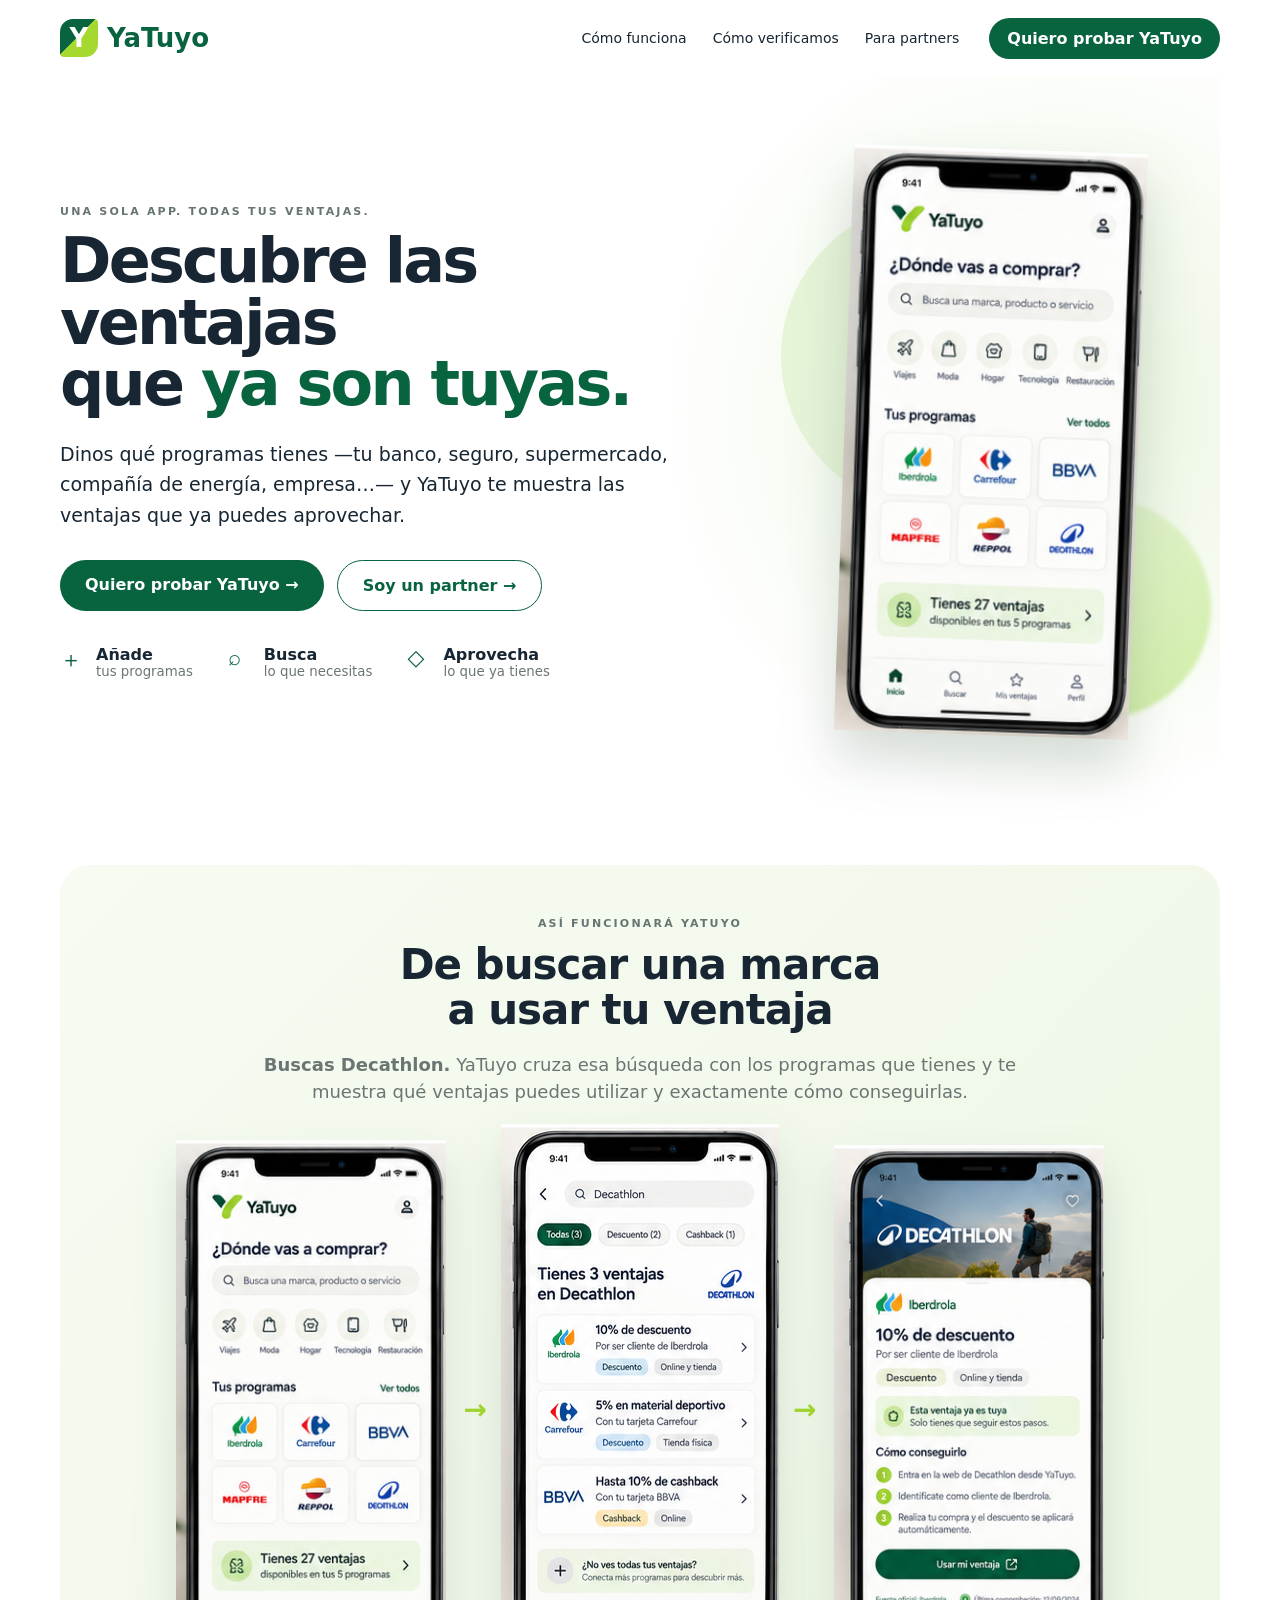
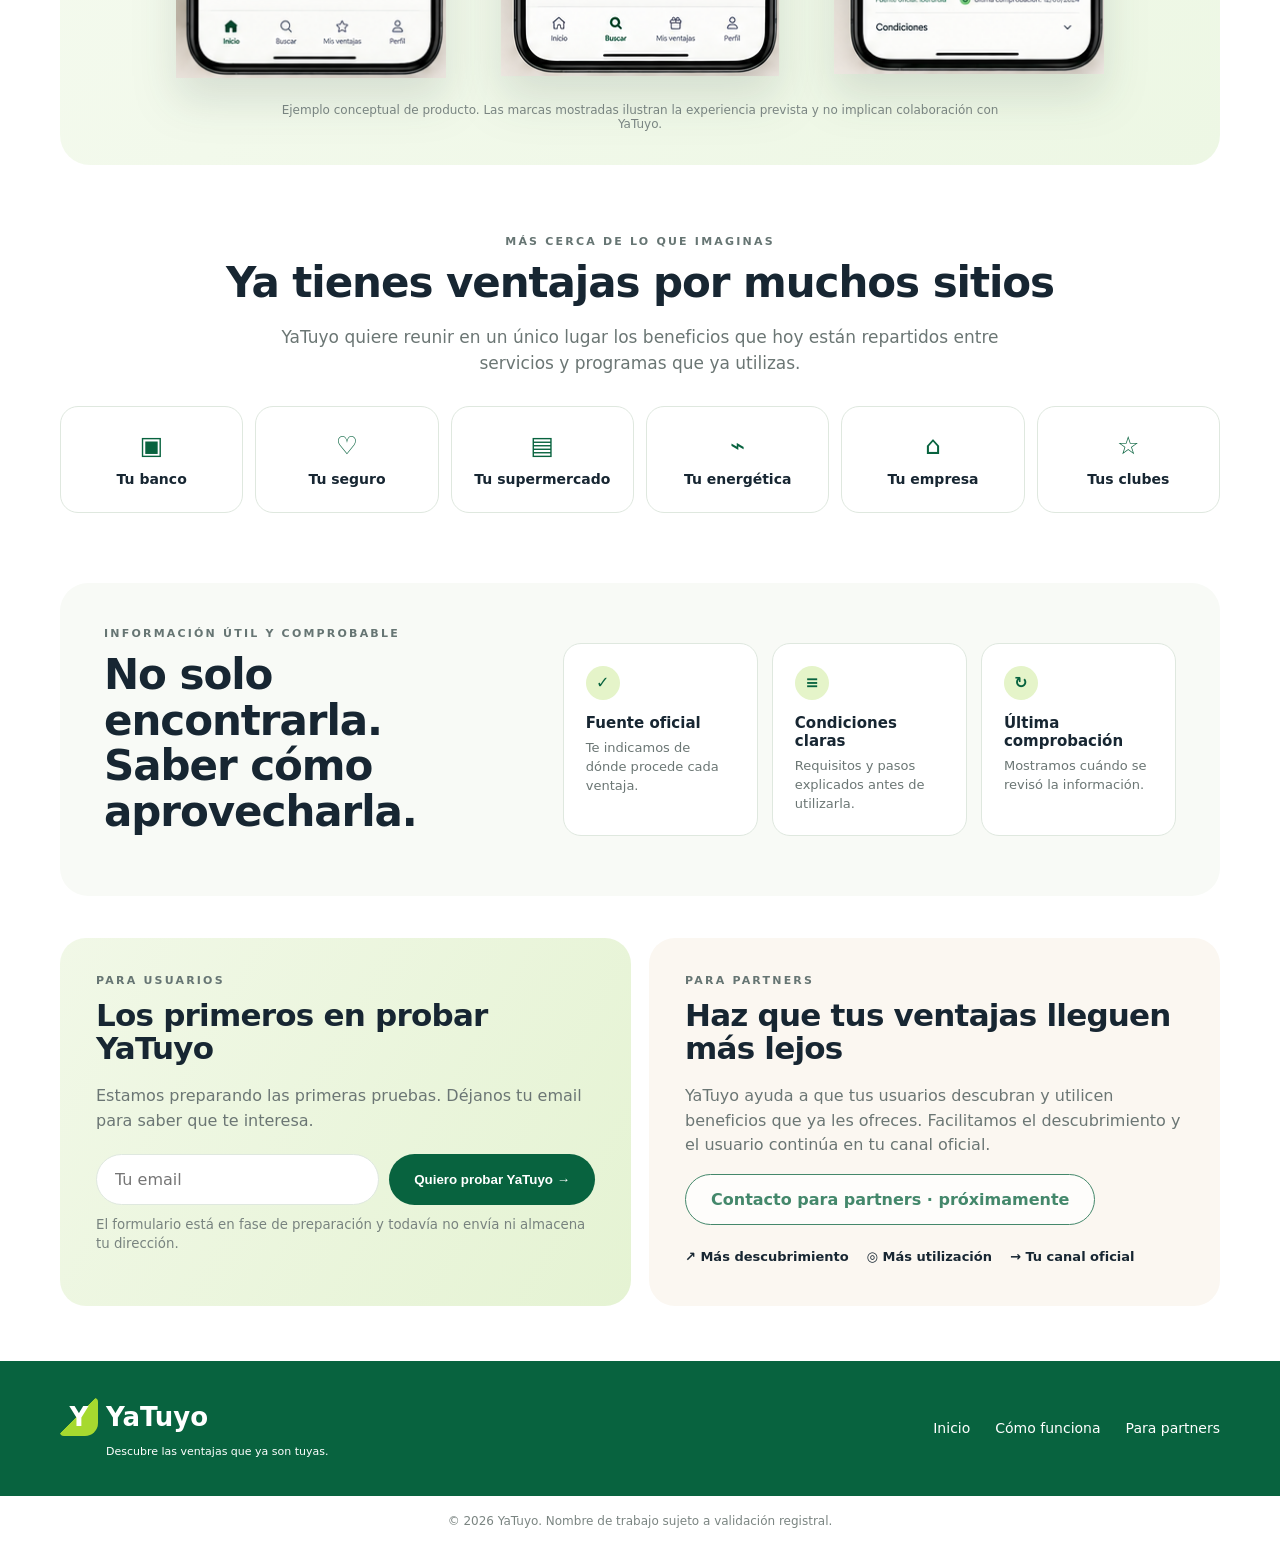
==== commit 287abd0a: "Add v1.3" ====
--- a/index.html
+++ b/index.html
@@ -1,41 +1,111 @@
 <!doctype html>
 <html lang="es">
 <head>
-<meta charset="utf-8"><meta name="viewport" content="width=device-width,initial-scale=1">
+<meta charset="utf-8">
+<meta name="viewport" content="width=device-width,initial-scale=1">
 <title>YaTuyo — Descubre las ventajas que ya son tuyas</title>
-<meta name="description" content="Añade tus programas y descubre las ventajas que ya tienes antes de comprar.">
+<meta name="description" content="Dinos qué programas tienes y descubre las ventajas que ya puedes aprovechar.">
 <link rel="stylesheet" href="styles.css">
 </head>
 <body>
 <header class="nav wrap">
   <a class="brand" href="#inicio" aria-label="YaTuyo inicio"><span class="mark">Y</span><b>YaTuyo</b></a>
-  <nav><a href="#como">Cómo funciona</a><a href="#partners">Para partners</a><a href="#producto">Producto</a><a href="#contacto">Contacto</a></nav>
+  <nav><a href="#como">Cómo funciona</a><a href="#confianza">Cómo verificamos</a><a href="#partners">Para partners</a></nav>
   <a class="btn small" href="#probar">Quiero probar YaTuyo</a>
 </header>
+
 <main id="inicio">
 <section class="hero wrap">
- <div class="hero-copy"><div class="eyebrow">UNA SOLA APP. TODAS TUS VENTAJAS.</div>
- <h1>Descubre las ventajas<br>que <span>ya son tuyas.</span></h1>
- <p>Añade tus programas —clubes, seguros, banco, empresa…— y encuentra en un solo lugar las ventajas a las que ya tienes acceso, cuando y donde las necesites.</p>
- <div class="actions"><a class="btn" href="#probar">Quiero probar YaTuyo →</a><a class="btn ghost" href="#partners">Soy un partner →</a></div>
- <div class="mini"><div>⌕ <b>Busca</b><small>lo que necesitas</small></div><div>◎ <b>Conecta</b><small>tus programas</small></div><div>♢ <b>Aprovecha</b><small>lo que ya tienes</small></div></div>
- </div>
- <div class="hero-device hero-showcase"><img src="product-showcase.png" alt="Concepto visual de YaTuyo integrado en su identidad de marca"></div>
+  <div class="hero-copy">
+    <div class="eyebrow">UNA SOLA APP. TODAS TUS VENTAJAS.</div>
+    <h1>Descubre las ventajas<br>que <span>ya son tuyas.</span></h1>
+    <p>Dinos qué programas tienes —tu banco, seguro, supermercado, compañía de energía, empresa…— y YaTuyo te muestra las ventajas que ya puedes aprovechar.</p>
+    <div class="actions">
+      <a class="btn" href="#probar">Quiero probar YaTuyo →</a>
+      <a class="btn ghost" href="#partners">Soy un partner →</a>
+    </div>
+    <div class="mini">
+      <div><span>＋</span><b>Añade</b><small>tus programas</small></div>
+      <div><span>⌕</span><b>Busca</b><small>lo que necesitas</small></div>
+      <div><span>◇</span><b>Aprovecha</b><small>lo que ya tienes</small></div>
+    </div>
+  </div>
+  <div class="hero-visual">
+    <img src="screen-home.png" alt="Pantalla conceptual de YaTuyo">
+  </div>
 </section>
-<section id="como" class="soft wrap section"><div class="eyebrow">CÓMO FUNCIONA</div><h2>En solo 3 pasos</h2><div class="steps"><article><em>1</em><h3>Añade tus programas</h3><p>Indica los clubes, seguros, banco, empresa y otros programas a los que perteneces.</p></article><article><em>2</em><h3>Busca lo que necesitas</h3><p>Encuentra ventajas para tus compras, viajes, ocio y servicios.</p></article><article><em>3</em><h3>Disfruta tus ventajas</h3><p>Te explicamos cómo conseguirlas y te llevamos al canal oficial.</p></article></div></section>
-<section class="wrap section"><div class="eyebrow">EJEMPLOS DE PROGRAMAS Y VENTAJAS QUE QUEREMOS INTEGRAR</div><div class="categories"><div>✈<b>Viajes</b></div><div>♧<b>Moda</b></div><div>▣<b>Compras</b></div><div>⌂<b>Hogar</b></div><div>♨<b>Restauración</b></div><div>♡<b>Bienestar</b></div><div>◇<b>Formación</b></div><div>☆<b>Eventos</b></div></div></section>
-<section id="producto" class="product-flow wrap section">
- <div class="product-flow-copy">
-  <div class="eyebrow">YATUYO EN TU DÍA A DÍA</div>
-  <h2>De buscar una marca<br>a usar tu ventaja</h2>
-  <p>Una visión del producto integrada en la experiencia YaTuyo: descubre, compara y accede a la ventaja desde un único recorrido.</p>
- </div>
- <figure class="product-showcase-wide"><img src="product-showcase.png" alt="Experiencia conceptual de YaTuyo desde la búsqueda hasta el uso de una ventaja"></figure>
- <p class="concept-note">Ejemplo conceptual de producto. Las marcas mostradas ilustran la experiencia prevista y no implican colaboración con YaTuyo.</p>
+
+<section id="como" class="flow wrap section">
+  <div class="flow-copy">
+    <div class="eyebrow">ASÍ FUNCIONARÁ YATUYO</div>
+    <h2>De buscar una marca<br>a usar tu ventaja</h2>
+    <p><strong>Buscas Decathlon.</strong> YaTuyo cruza esa búsqueda con los programas que tienes y te muestra qué ventajas puedes utilizar y exactamente cómo conseguirlas.</p>
+  </div>
+  <div class="flow-devices">
+    <figure><img src="screen-home.png" alt="Inicio de YaTuyo"></figure>
+    <span>→</span>
+    <figure class="featured"><img src="screen-results.png" alt="Resultados de ventajas"></figure>
+    <span>→</span>
+    <figure><img src="screen-detail.png" alt="Detalle de una ventaja"></figure>
+  </div>
+  <p class="concept-note">Ejemplo conceptual de producto. Las marcas mostradas ilustran la experiencia prevista y no implican colaboración con YaTuyo.</p>
 </section>
-<section class="dual wrap section"><article id="probar" class="signup"><div class="eyebrow">PARA USUARIOS</div><h2>Los primeros en probar YaTuyo</h2><p>Déjanos tu email y te informaremos cuando esté disponible. Sin compromiso.</p><form id="waitlist"><input type="email" required placeholder="Tu email" aria-label="Tu email"><button class="btn" type="submit">Quiero probar YaTuyo →</button></form><small>Tu email solo se utilizará para informarte sobre YaTuyo.</small><p class="status" id="wait-status"></p></article>
-<article id="partners" class="partner"><div class="eyebrow">PARA PARTNERS</div><h2>Haz que tus ventajas lleguen más lejos</h2><p>Si eres un proveedor de beneficios, club, aseguradora o empresa, hablemos de cómo integrar tus ventajas en YaTuyo.</p><a class="btn" href="mailto:partners@yatuyo.example?subject=Colaboración%20con%20YaTuyo">Hablemos de colaboración →</a><div class="partner-points"><span>↗ Más visibilidad</span><span>◎ Más uso</span><span>♡ Más impacto</span></div></article></section>
+
+<section class="sources wrap section">
+  <div class="eyebrow">MÁS CERCA DE LO QUE IMAGINAS</div>
+  <h2>Ya tienes ventajas por muchos sitios</h2>
+  <p class="lead">YaTuyo quiere reunir en un único lugar los beneficios que hoy están repartidos entre servicios y programas que ya utilizas.</p>
+  <div class="source-grid">
+    <div><span>▣</span><b>Tu banco</b></div>
+    <div><span>♡</span><b>Tu seguro</b></div>
+    <div><span>▤</span><b>Tu supermercado</b></div>
+    <div><span>⌁</span><b>Tu energética</b></div>
+    <div><span>⌂</span><b>Tu empresa</b></div>
+    <div><span>☆</span><b>Tus clubes</b></div>
+  </div>
+</section>
+
+<section id="confianza" class="trust wrap section">
+  <div>
+    <div class="eyebrow">INFORMACIÓN ÚTIL Y COMPROBABLE</div>
+    <h2>No solo encontrarla.<br>Saber cómo aprovecharla.</h2>
+  </div>
+  <div class="trust-grid">
+    <article><span>✓</span><h3>Fuente oficial</h3><p>Te indicamos de dónde procede cada ventaja.</p></article>
+    <article><span>≡</span><h3>Condiciones claras</h3><p>Requisitos y pasos explicados antes de utilizarla.</p></article>
+    <article><span>↻</span><h3>Última comprobación</h3><p>Mostramos cuándo se revisó la información.</p></article>
+  </div>
+</section>
+
+<section class="dual wrap section">
+  <article id="probar" class="signup">
+    <div class="eyebrow">PARA USUARIOS</div>
+    <h2>Los primeros en probar YaTuyo</h2>
+    <p>Estamos preparando las primeras pruebas. Déjanos tu email para saber que te interesa.</p>
+    <form id="waitlist">
+      <input type="email" required placeholder="Tu email" aria-label="Tu email">
+      <button class="btn" type="submit">Quiero probar YaTuyo →</button>
+    </form>
+    <small>El formulario está en fase de preparación y todavía no envía ni almacena tu dirección.</small>
+    <p class="status" id="wait-status"></p>
+  </article>
+
+  <article id="partners" class="partner">
+    <div class="eyebrow">PARA PARTNERS</div>
+    <h2>Haz que tus ventajas lleguen más lejos</h2>
+    <p>YaTuyo ayuda a que tus usuarios descubran y utilicen beneficios que ya les ofreces. Facilitamos el descubrimiento y el usuario continúa en tu canal oficial.</p>
+    <a class="btn ghost disabled-contact" href="#partners" aria-disabled="true">Contacto para partners · próximamente</a>
+    <div class="partner-points"><span>↗ Más descubrimiento</span><span>◎ Más utilización</span><span>→ Tu canal oficial</span></div>
+  </article>
+</section>
 </main>
-<footer id="contacto"><div class="wrap foot"><div class="brand inverse"><span class="mark">Y</span><b>YaTuyo</b><small>Descubre las ventajas que ya son tuyas.</small></div><nav><a href="#inicio">Inicio</a><a href="#como">Cómo funciona</a><a href="#partners">Para partners</a><a href="mailto:hola@yatuyo.example">Contacto</a></nav></div><div class="legal">© 2026 YaTuyo. Nombre de trabajo sujeto a validación registral.</div></footer>
+
+<footer>
+  <div class="wrap foot">
+    <div class="brand inverse"><span class="mark">Y</span><b>YaTuyo</b><small>Descubre las ventajas que ya son tuyas.</small></div>
+    <nav><a href="#inicio">Inicio</a><a href="#como">Cómo funciona</a><a href="#partners">Para partners</a></nav>
+  </div>
+  <div class="legal">© 2026 YaTuyo. Nombre de trabajo sujeto a validación registral.</div>
+</footer>
 <script src="app.js"></script>
 </body></html>
--- a/styles.css
+++ b/styles.css
@@ -1,25 +1,16 @@
-:root{--g:#075c3c;--lime:#a2d729;--ink:#162431;--muted:#65706f;--cream:#f8f8f2;--soft:#eff7e8;--line:#dfe8df}*{box-sizing:border-box}html{scroll-behavior:smooth}body{margin:0;font-family:Inter,ui-sans-serif,system-ui,-apple-system,"Segoe UI",sans-serif;color:var(--ink);background:#fff}.wrap{width:min(1160px,92vw);margin:auto}.nav{height:76px;display:flex;align-items:center;gap:32px}.brand{display:flex;align-items:center;gap:8px;color:var(--g);text-decoration:none;font-size:25px}.mark{display:grid;place-items:center;width:34px;height:34px;border-radius:12px 3px 12px 3px;background:linear-gradient(135deg,var(--g) 45%,var(--lime) 46%);color:#fff;font-weight:900}.nav nav{display:flex;gap:28px;margin-left:auto}.nav nav a,.foot a{color:inherit;text-decoration:none;font-size:14px}.btn{display:inline-block;border:0;border-radius:999px;background:var(--g);color:#fff;text-decoration:none;padding:14px 24px;font-weight:700;cursor:pointer}.btn.small{padding:11px 18px}.btn.ghost{background:#fff;color:var(--g);border:1.5px solid var(--g)}.hero{min-height:610px;display:grid;grid-template-columns:1.1fr .75fr;gap:60px;align-items:center;padding:50px 0 60px;background:radial-gradient(circle at 85% 35%,#eef6e7,transparent 35%)}.eyebrow{letter-spacing:.2em;font-size:11px;font-weight:800;color:#61706f;margin-bottom:12px}.hero h1{font-size:62px;line-height:.98;margin:0 0 24px;letter-spacing:-.045em}.hero h1 span{color:var(--g)}.hero-copy>p{font-size:18px;line-height:1.55;max-width:650px}.actions{display:flex;gap:14px;margin:28px 0}.mini{display:flex;gap:32px;margin-top:35px}.mini div{display:grid;grid-template-columns:30px auto;column-gap:8px}.mini small{grid-column:2;color:var(--muted)}.phone{justify-self:center;width:320px;background:#fff;border:10px solid #111;border-radius:38px;padding:22px 17px 28px;box-shadow:0 25px 50px #0002;transform:rotate(-1deg)}.phonebar{font-weight:900;color:var(--g);font-size:18px}.phone h3{font-size:19px}.search{background:#f3f5f3;border-radius:20px;padding:10px;font-size:11px;color:#777}.chips{display:flex;gap:7px;margin:15px 0}.chips i{font-style:normal;background:var(--soft);font-size:10px;padding:7px;border-radius:12px}.program{border:1px solid var(--line);border-radius:12px;padding:10px;margin:8px 0;font-weight:700}.program small{display:block;color:var(--muted);font-weight:400;margin-left:18px}.section{margin-top:28px;margin-bottom:28px}.soft{background:linear-gradient(100deg,#f4f8ef,#edf6df);border-radius:24px;padding:36px 42px}.section h2{font-size:38px;line-height:1.05;margin:6px 0 22px}.steps{display:grid;grid-template-columns:repeat(3,1fr);gap:30px}.steps article{position:relative;padding-left:52px}.steps em{position:absolute;left:0;top:0;width:36px;height:36px;border-radius:50%;background:#dff0bb;display:grid;place-items:center;font-style:normal;font-weight:900;color:var(--g)}.steps h3{margin:0 0 8px}.steps p{color:var(--muted);line-height:1.5}.categories{display:grid;grid-template-columns:repeat(8,1fr);gap:9px}.categories div{border:1px solid var(--line);border-radius:14px;padding:18px 8px;text-align:center;font-size:23px;color:var(--g)}.categories b{display:block;color:var(--ink);font-size:12px;margin-top:8px}.product{display:grid;grid-template-columns:.7fr 1.3fr;align-items:center;gap:34px;background:#fbfcf9;border-radius:24px;padding:38px}.product p{font-size:17px;color:var(--muted);line-height:1.55}.product img{width:100%;border-radius:20px;max-height:530px;object-fit:cover;object-position:center bottom}.dual{display:grid;grid-template-columns:1fr 1fr;gap:18px}.dual article{border-radius:24px;padding:34px}.signup{background:linear-gradient(120deg,#f2f8e9,#e6f4d4)}.partner{background:#fbf6ef}.dual h2{font-size:28px}.dual p{color:var(--muted);line-height:1.5}form{display:flex;gap:10px;margin:20px 0 10px}input{flex:1;border:1px solid var(--line);border-radius:999px;padding:14px 18px;font:inherit}.dual small{color:#75807c}.status{font-weight:700;color:var(--g)!important}.partner-points{display:flex;gap:20px;margin-top:25px;font-size:13px;font-weight:700}footer{margin-top:50px;background:var(--g);color:#fff}.foot{min-height:130px;display:flex;align-items:center;justify-content:space-between}.inverse{color:#fff;display:grid;grid-template-columns:auto auto;column-gap:8px}.inverse small{grid-column:2;font-size:11px}.foot nav{display:flex;gap:25px}.legal{text-align:center;background:#fff;color:#77817f;padding:18px;font-size:12px}@media(max-width:820px){.nav nav{display:none}.nav .btn{margin-left:auto}.hero{grid-template-columns:1fr;padding-top:25px}.hero h1{font-size:45px}.phone{width:min(320px,88vw)}.mini{gap:14px;flex-wrap:wrap}.steps,.dual{grid-template-columns:1fr}.categories{grid-template-columns:repeat(4,1fr)}.product{grid-template-columns:1fr}.foot{padding:30px 0;gap:25px;flex-direction:column}.foot nav{flex-wrap:wrap;justify-content:center}}@media(max-width:520px){.nav{height:64px}.nav .btn.small{display:none}.hero h1{font-size:39px}.actions{flex-direction:column;align-items:stretch;text-align:center}.soft,.product,.dual article{padding:26px 20px}.steps{gap:20px}.categories{grid-template-columns:repeat(2,1fr)}form{flex-direction:column}.section h2{font-size:31px}.partner-points{flex-direction:column;gap:8px}}
 
-.hero-device{justify-self:center;width:min(310px,100%);filter:drop-shadow(0 26px 28px #0c25182a);transform:rotate(1deg)}
-.hero-device img{display:block;width:100%;height:auto}
-.product-flow{background:linear-gradient(145deg,#fbfcf9,#f3f8ed);border-radius:30px;padding:52px 46px 36px;overflow:hidden}
-.product-flow-copy{text-align:center;max-width:760px;margin:0 auto 36px}
-.product-flow-copy h2{font-size:46px}
-.product-flow-copy p{font-size:18px;line-height:1.55;color:var(--muted);max-width:680px;margin:0 auto}
-.devices{display:flex;align-items:center;justify-content:center;gap:18px;padding:18px 8px 12px}
-.device{margin:0;width:28%;max-width:285px;filter:drop-shadow(0 22px 22px #17302422)}
-.device img{display:block;width:100%;height:auto}
-.device.featured{width:30%;transform:translateY(-10px) scale(1.035)}
-.flow-arrow{font-size:28px;color:var(--lime);font-weight:900}
-.concept-note{margin:26px auto 0;text-align:center;max-width:760px;color:#7a8581;font-size:12px;line-height:1.45}
-@media(max-width:820px){.hero-device{width:min(300px,76vw)}.product-flow{padding:38px 22px 30px}.product-flow-copy h2{font-size:38px}}
-@media(max-width:520px){.hero-device{width:min(285px,78vw)}.product-flow{width:100%;border-radius:0;padding:34px 0 26px}.product-flow-copy{padding:0 6vw;margin-bottom:20px;text-align:left}.product-flow-copy h2{font-size:34px}.product-flow-copy p{font-size:16px}.devices{justify-content:flex-start;overflow-x:auto;scroll-snap-type:x mandatory;gap:14px;padding:14px 8vw 24px;scrollbar-width:none}.devices::-webkit-scrollbar{display:none}.device,.device.featured{flex:0 0 74vw;width:74vw;max-width:310px;transform:none;scroll-snap-align:center}.flow-arrow{display:none}.concept-note{text-align:left;padding:0 6vw;margin-top:4px}}
-
-/* v1.2 — visuales integrados */
-.hero-showcase{width:min(500px,100%);position:relative;z-index:1;filter:none;transform:none}
-.hero-showcase::before{content:"";position:absolute;inset:8% -7% 5% -7%;z-index:-1;background:radial-gradient(circle at 58% 35%,rgba(162,215,41,.22),transparent 43%),radial-gradient(circle at 40% 72%,rgba(7,92,60,.10),transparent 42%);filter:blur(22px)}
-.hero-showcase img{border-radius:34px;mix-blend-mode:multiply;filter:drop-shadow(0 24px 34px rgba(7,92,60,.12))}
-.product-showcase-wide{margin:0 auto;width:min(100%,980px);position:relative}
-.product-showcase-wide img{display:block;width:100%;height:auto;border-radius:28px;box-shadow:0 28px 70px rgba(22,36,49,.08)}
-@media(max-width:820px){.hero-showcase{width:min(560px,96vw);margin-top:-8px}.hero-showcase img{border-radius:26px}.product-showcase-wide{width:100%}}
-@media(max-width:520px){.hero-showcase{width:108vw;margin-left:-8vw;margin-top:-14px;margin-bottom:-18px}.hero-showcase img{border-radius:0;box-shadow:none}.product-showcase-wide{width:112vw;margin-left:-6vw}.product-showcase-wide img{border-radius:0;box-shadow:none}.product-flow{overflow:hidden}}
+:root{--g:#08633f;--lime:#a6d92f;--ink:#172632;--muted:#6b7674;--soft:#f2f8ea;--line:#dfe8df;--warm:#fbf7f1}
+*{box-sizing:border-box}html{scroll-behavior:smooth}body{margin:0;font-family:Inter,ui-sans-serif,system-ui,-apple-system,"Segoe UI",sans-serif;color:var(--ink);background:#fff}.wrap{width:min(1160px,92vw);margin:auto}
+.nav{height:76px;display:flex;align-items:center;gap:30px}.brand{display:flex;align-items:center;gap:9px;color:var(--g);text-decoration:none;font-size:26px}.mark{display:grid;place-items:center;width:38px;height:38px;border-radius:13px 4px 13px 4px;background:linear-gradient(135deg,var(--g) 46%,var(--lime) 47%);color:#fff;font-weight:900}.nav nav{display:flex;gap:26px;margin-left:auto}.nav nav a,.foot a{color:inherit;text-decoration:none;font-size:14px}
+.btn{display:inline-block;border:0;border-radius:999px;background:var(--g);color:#fff;text-decoration:none;padding:15px 25px;font-weight:750;cursor:pointer}.btn.small{padding:11px 18px}.btn.ghost{background:#fff;color:var(--g);border:1.5px solid var(--g)}
+.eyebrow{letter-spacing:.2em;font-size:11px;font-weight:800;color:#667573;margin-bottom:12px}
+.hero{min-height:650px;display:grid;grid-template-columns:1.08fr .78fr;gap:70px;align-items:center;padding:55px 0 70px;background:radial-gradient(circle at 86% 45%,#e9f5dd 0,transparent 37%)}.hero h1{font-size:62px;line-height:.99;letter-spacing:-.045em;margin:0 0 25px}.hero h1 span{color:var(--g)}.hero-copy>p{font-size:19px;line-height:1.58;max-width:650px}.actions{display:flex;gap:13px;margin:30px 0 34px}.mini{display:flex;gap:35px}.mini div{display:grid;grid-template-columns:28px auto;column-gap:8px}.mini span{grid-row:1/3;color:var(--g);font-size:22px}.mini small{grid-column:2;color:var(--muted)}
+.hero-visual{position:relative;justify-self:center;width:min(330px,100%);padding:18px}.hero-visual:before,.hero-visual:after{content:"";position:absolute;border-radius:50%;z-index:-1}.hero-visual:before{width:310px;height:310px;background:#e4f4d5;left:-45px;top:70px}.hero-visual:after{width:220px;height:220px;background:#ccec9e;right:-55px;bottom:35px;filter:blur(2px)}.hero-visual img{display:block;width:100%;filter:drop-shadow(0 28px 26px #1534232b);transform:rotate(2deg)}
+.section{margin-top:42px;margin-bottom:42px}.section h2{font-size:42px;line-height:1.08;letter-spacing:-.025em;margin:6px 0 18px}
+.flow{border-radius:30px;background:linear-gradient(135deg,#f7fbf2,#edf7e4);padding:52px 48px 34px;overflow:hidden}.flow-copy{text-align:center;max-width:760px;margin:auto}.flow-copy p{font-size:18px;line-height:1.55;color:var(--muted)}.flow-devices{display:flex;justify-content:center;align-items:center;gap:18px;margin-top:34px}.flow-devices figure{margin:0;width:27%;max-width:270px;filter:drop-shadow(0 22px 22px #17302420)}.flow-devices figure.featured{width:29%;transform:translateY(-9px) scale(1.03)}.flow-devices img{width:100%;display:block}.flow-devices>span{font-size:28px;color:var(--lime);font-weight:900}.concept-note{text-align:center;color:#7c8784;font-size:12px;margin:25px auto 0;max-width:760px}
+.sources{text-align:center;padding:28px 0}.sources .lead{max-width:720px;margin:0 auto 30px;color:var(--muted);font-size:17px;line-height:1.55}.source-grid{display:grid;grid-template-columns:repeat(6,1fr);gap:12px}.source-grid div{border:1px solid var(--line);border-radius:18px;padding:24px 10px;background:#fff}.source-grid span{display:block;color:var(--g);font-size:25px;margin-bottom:9px}.source-grid b{font-size:14px}
+.trust{display:grid;grid-template-columns:.8fr 1.2fr;gap:50px;align-items:center;background:#f8faf6;border-radius:28px;padding:44px}.trust-grid{display:grid;grid-template-columns:repeat(3,1fr);gap:14px}.trust article{background:#fff;border:1px solid var(--line);border-radius:18px;padding:22px}.trust article>span{display:grid;place-items:center;width:34px;height:34px;border-radius:50%;background:#e5f4c9;color:var(--g);font-weight:900}.trust h3{font-size:15px;margin:14px 0 7px}.trust p{font-size:13px;line-height:1.45;color:var(--muted);margin:0}
+.dual{display:grid;grid-template-columns:1fr 1fr;gap:18px}.dual article{border-radius:26px;padding:36px}.signup{background:linear-gradient(120deg,#f1f8e7,#e5f3d3)}.partner{background:var(--warm)}.dual h2{font-size:31px}.dual p{color:var(--muted);line-height:1.55}form{display:flex;gap:10px;margin:21px 0 11px}input{flex:1;min-width:0;border:1px solid var(--line);border-radius:999px;padding:15px 18px;font:inherit}.dual small{color:#78837f;line-height:1.4;display:block}.partner-points{display:flex;gap:18px;margin-top:24px;font-size:13px;font-weight:750;flex-wrap:wrap}.disabled-contact{opacity:.75;cursor:default}
+footer{margin-top:55px;background:var(--g);color:#fff}.foot{min-height:135px;display:flex;align-items:center;justify-content:space-between}.inverse{color:#fff;display:grid;grid-template-columns:auto auto;column-gap:8px}.inverse small{grid-column:2;font-size:11px}.foot nav{display:flex;gap:25px}.legal{text-align:center;background:#fff;color:#7b8582;padding:18px;font-size:12px}
+@media(max-width:820px){.nav nav{display:none}.nav .btn{margin-left:auto}.hero{grid-template-columns:1fr;padding-top:28px;gap:30px}.hero h1{font-size:47px}.hero-visual{width:min(310px,75vw)}.source-grid{grid-template-columns:repeat(3,1fr)}.trust{grid-template-columns:1fr}.dual{grid-template-columns:1fr}.foot{padding:30px 0;gap:25px;flex-direction:column}.foot nav{flex-wrap:wrap;justify-content:center}}
+@media(max-width:520px){.nav{height:65px}.nav .btn.small{display:none}.hero{padding-bottom:42px}.hero h1{font-size:40px}.hero-copy>p{font-size:17px}.actions{flex-direction:column;text-align:center}.mini{gap:16px;display:grid;grid-template-columns:1fr 1fr}.hero-visual{width:min(300px,82vw);margin-top:10px}.hero-visual:before{width:260px;height:260px}.hero-visual:after{width:180px;height:180px}.section h2{font-size:33px}.flow{width:100%;border-radius:0;padding:38px 0 28px}.flow-copy{padding:0 6vw;text-align:left}.flow-copy p{font-size:16px}.flow-devices{justify-content:flex-start;overflow-x:auto;scroll-snap-type:x mandatory;padding:14px 8vw 24px;scrollbar-width:none}.flow-devices::-webkit-scrollbar{display:none}.flow-devices figure,.flow-devices figure.featured{flex:0 0 72vw;width:72vw;max-width:300px;transform:none;scroll-snap-align:center}.flow-devices>span{display:none}.concept-note{text-align:left;padding:0 6vw}.sources{padding:20px 0}.source-grid{grid-template-columns:repeat(2,1fr)}.trust{width:100%;border-radius:0;padding:34px 6vw}.trust-grid{grid-template-columns:1fr}.dual article{padding:30px 22px}form{flex-direction:column}.partner-points{flex-direction:column;gap:8px}}
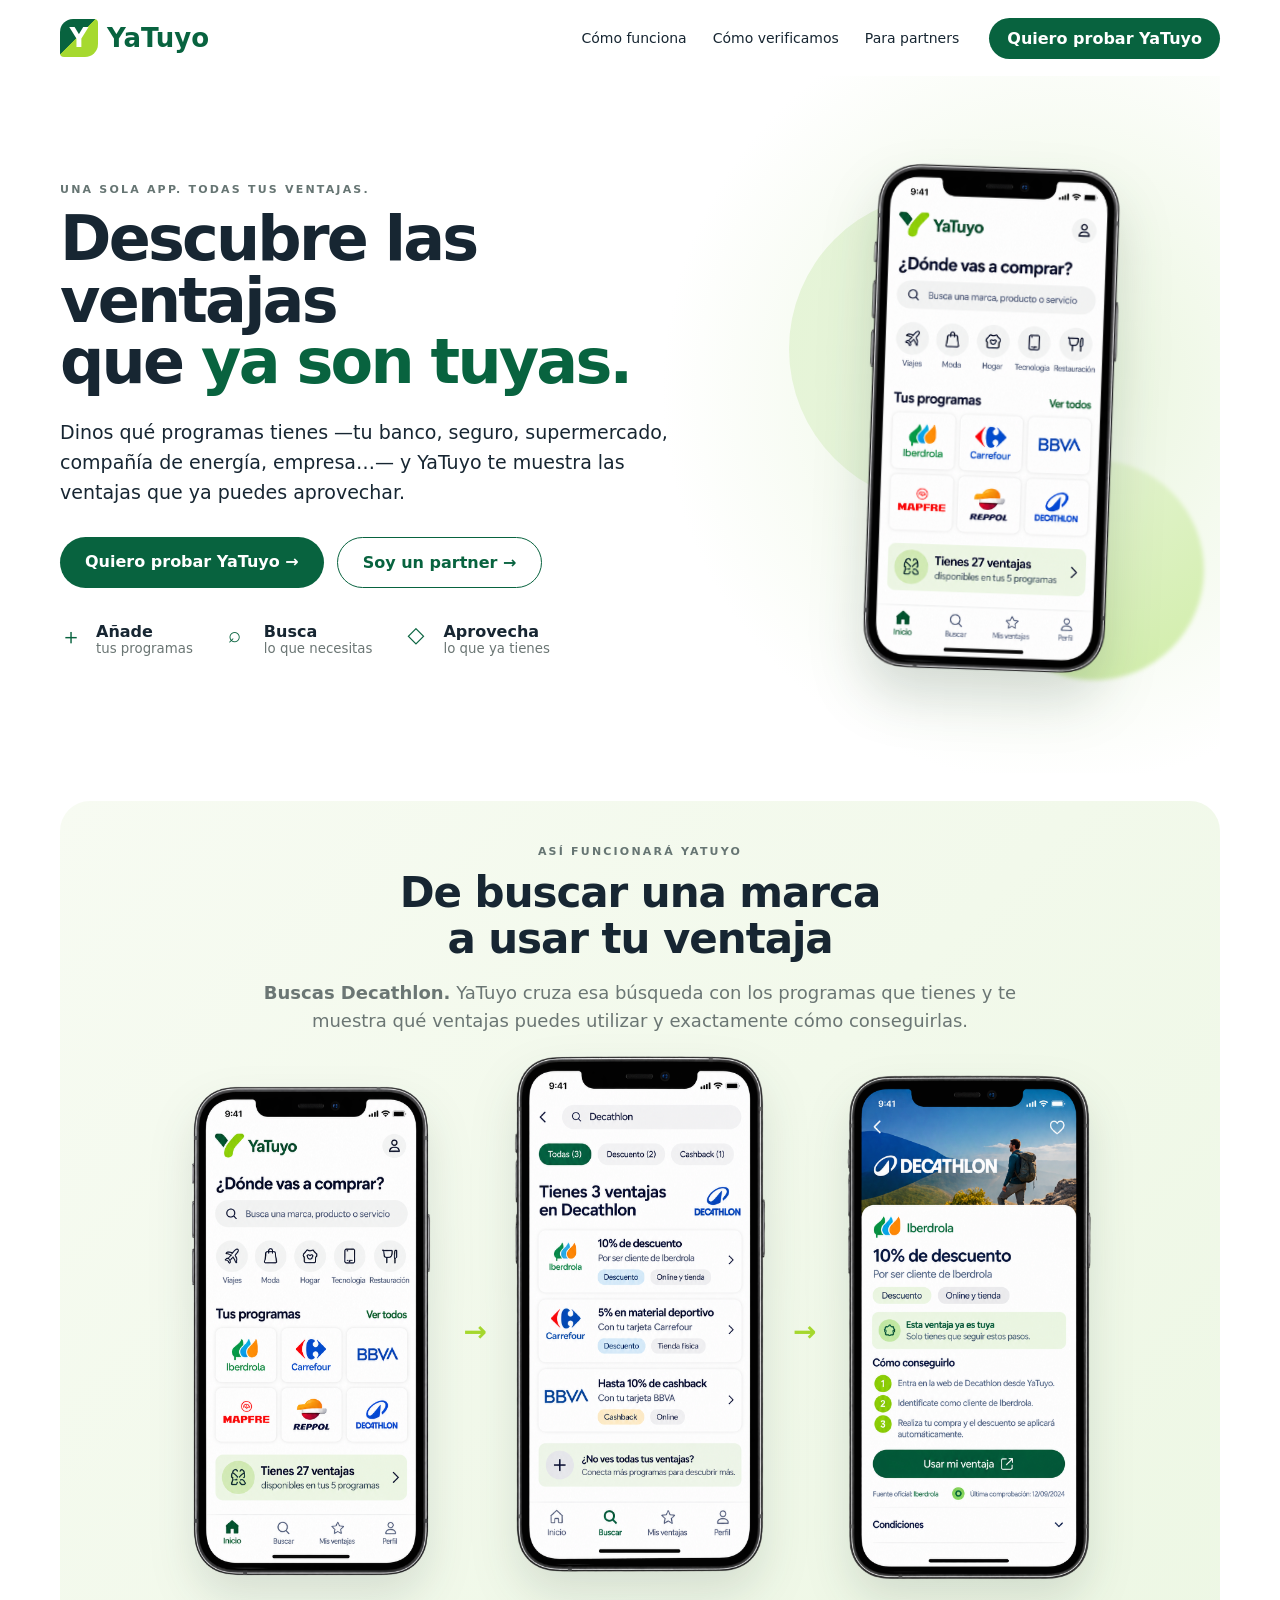
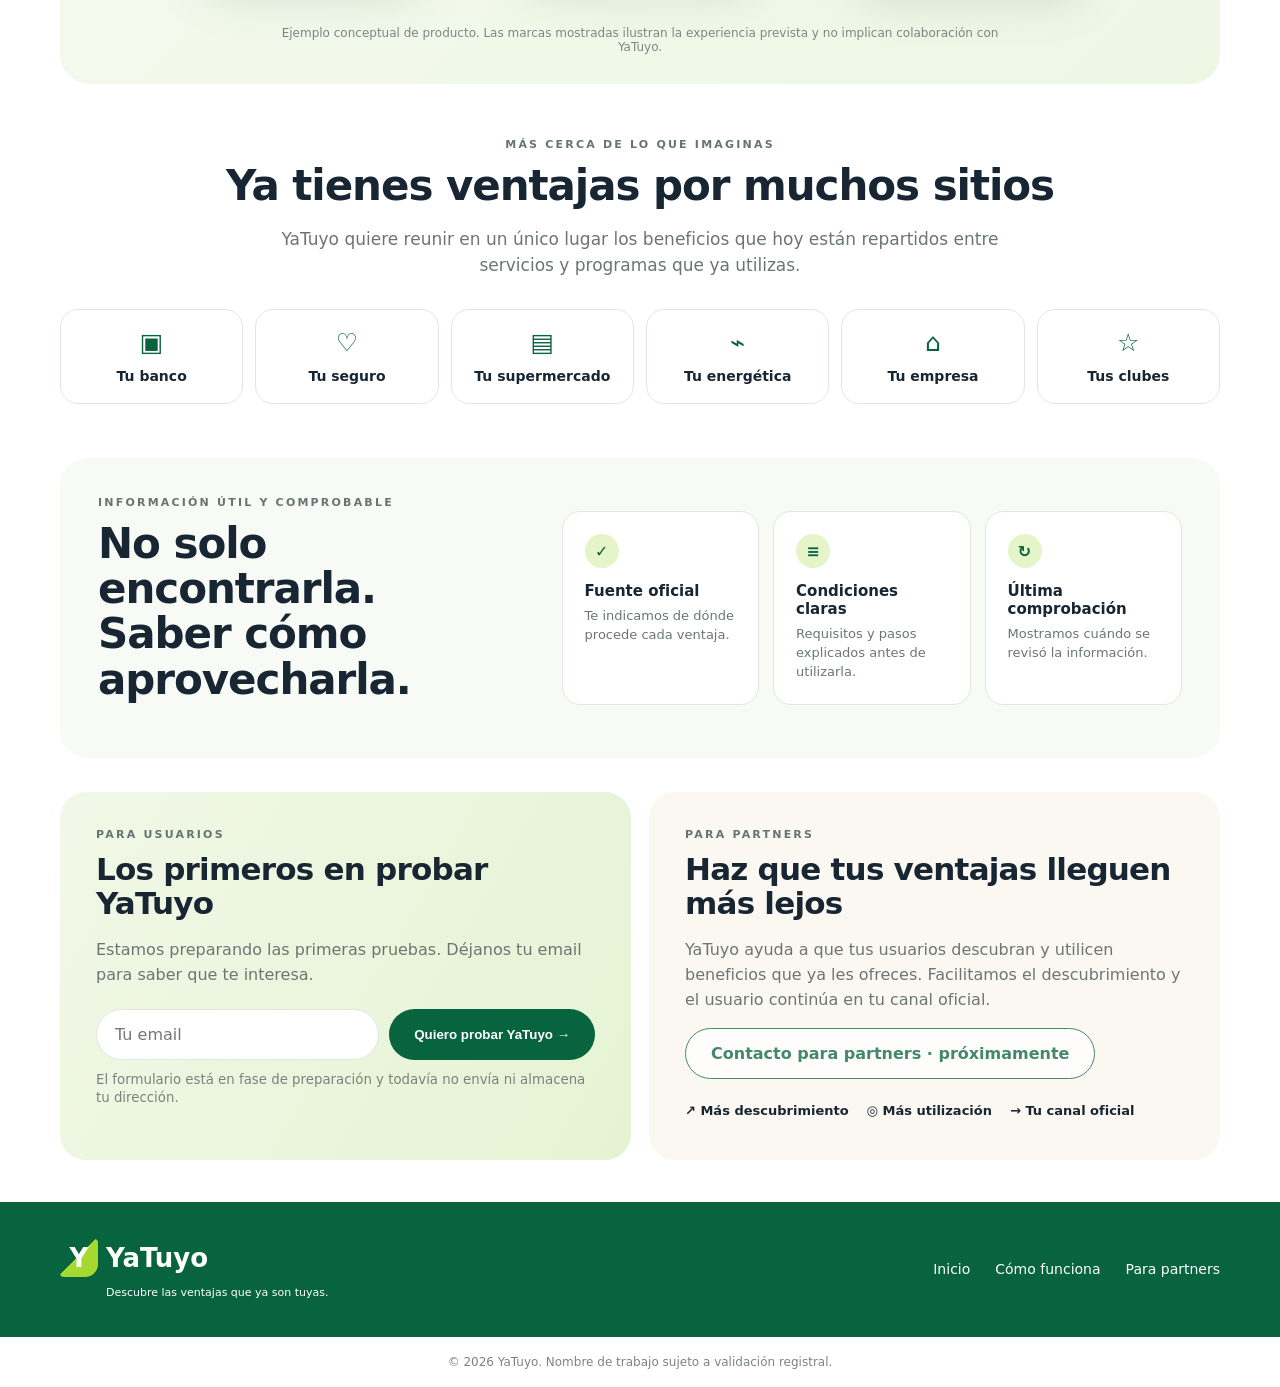
==== commit b1b0113b: "Add v1.4" ====
--- a/index.html
+++ b/index.html
@@ -48,6 +48,7 @@
     <span>→</span>
     <figure><img src="screen-detail.png" alt="Detalle de una ventaja"></figure>
   </div>
+  <div class="flow-dots" aria-label="Indicador de pantallas"><button class="active" aria-label="Pantalla 1"></button><button aria-label="Pantalla 2"></button><button aria-label="Pantalla 3"></button></div>
   <p class="concept-note">Ejemplo conceptual de producto. Las marcas mostradas ilustran la experiencia prevista y no implican colaboración con YaTuyo.</p>
 </section>
 
--- a/styles.css
+++ b/styles.css
@@ -4,13 +4,15 @@
 .nav{height:76px;display:flex;align-items:center;gap:30px}.brand{display:flex;align-items:center;gap:9px;color:var(--g);text-decoration:none;font-size:26px}.mark{display:grid;place-items:center;width:38px;height:38px;border-radius:13px 4px 13px 4px;background:linear-gradient(135deg,var(--g) 46%,var(--lime) 47%);color:#fff;font-weight:900}.nav nav{display:flex;gap:26px;margin-left:auto}.nav nav a,.foot a{color:inherit;text-decoration:none;font-size:14px}
 .btn{display:inline-block;border:0;border-radius:999px;background:var(--g);color:#fff;text-decoration:none;padding:15px 25px;font-weight:750;cursor:pointer}.btn.small{padding:11px 18px}.btn.ghost{background:#fff;color:var(--g);border:1.5px solid var(--g)}
 .eyebrow{letter-spacing:.2em;font-size:11px;font-weight:800;color:#667573;margin-bottom:12px}
-.hero{min-height:650px;display:grid;grid-template-columns:1.08fr .78fr;gap:70px;align-items:center;padding:55px 0 70px;background:radial-gradient(circle at 86% 45%,#e9f5dd 0,transparent 37%)}.hero h1{font-size:62px;line-height:.99;letter-spacing:-.045em;margin:0 0 25px}.hero h1 span{color:var(--g)}.hero-copy>p{font-size:19px;line-height:1.58;max-width:650px}.actions{display:flex;gap:13px;margin:30px 0 34px}.mini{display:flex;gap:35px}.mini div{display:grid;grid-template-columns:28px auto;column-gap:8px}.mini span{grid-row:1/3;color:var(--g);font-size:22px}.mini small{grid-column:2;color:var(--muted)}
-.hero-visual{position:relative;justify-self:center;width:min(330px,100%);padding:18px}.hero-visual:before,.hero-visual:after{content:"";position:absolute;border-radius:50%;z-index:-1}.hero-visual:before{width:310px;height:310px;background:#e4f4d5;left:-45px;top:70px}.hero-visual:after{width:220px;height:220px;background:#ccec9e;right:-55px;bottom:35px;filter:blur(2px)}.hero-visual img{display:block;width:100%;filter:drop-shadow(0 28px 26px #1534232b);transform:rotate(2deg)}
-.section{margin-top:42px;margin-bottom:42px}.section h2{font-size:42px;line-height:1.08;letter-spacing:-.025em;margin:6px 0 18px}
-.flow{border-radius:30px;background:linear-gradient(135deg,#f7fbf2,#edf7e4);padding:52px 48px 34px;overflow:hidden}.flow-copy{text-align:center;max-width:760px;margin:auto}.flow-copy p{font-size:18px;line-height:1.55;color:var(--muted)}.flow-devices{display:flex;justify-content:center;align-items:center;gap:18px;margin-top:34px}.flow-devices figure{margin:0;width:27%;max-width:270px;filter:drop-shadow(0 22px 22px #17302420)}.flow-devices figure.featured{width:29%;transform:translateY(-9px) scale(1.03)}.flow-devices img{width:100%;display:block}.flow-devices>span{font-size:28px;color:var(--lime);font-weight:900}.concept-note{text-align:center;color:#7c8784;font-size:12px;margin:25px auto 0;max-width:760px}
-.sources{text-align:center;padding:28px 0}.sources .lead{max-width:720px;margin:0 auto 30px;color:var(--muted);font-size:17px;line-height:1.55}.source-grid{display:grid;grid-template-columns:repeat(6,1fr);gap:12px}.source-grid div{border:1px solid var(--line);border-radius:18px;padding:24px 10px;background:#fff}.source-grid span{display:block;color:var(--g);font-size:25px;margin-bottom:9px}.source-grid b{font-size:14px}
-.trust{display:grid;grid-template-columns:.8fr 1.2fr;gap:50px;align-items:center;background:#f8faf6;border-radius:28px;padding:44px}.trust-grid{display:grid;grid-template-columns:repeat(3,1fr);gap:14px}.trust article{background:#fff;border:1px solid var(--line);border-radius:18px;padding:22px}.trust article>span{display:grid;place-items:center;width:34px;height:34px;border-radius:50%;background:#e5f4c9;color:var(--g);font-weight:900}.trust h3{font-size:15px;margin:14px 0 7px}.trust p{font-size:13px;line-height:1.45;color:var(--muted);margin:0}
+.hero{min-height:650px;display:grid;grid-template-columns:1.08fr .78fr;gap:70px;align-items:center;padding:48px 0 58px;background:radial-gradient(circle at 86% 45%,#e9f5dd 0,transparent 37%)}.hero h1{font-size:62px;line-height:.99;letter-spacing:-.045em;margin:0 0 25px}.hero h1 span{color:var(--g)}.hero-copy>p{font-size:19px;line-height:1.58;max-width:650px}.actions{display:flex;gap:13px;margin:30px 0 34px}.mini{display:flex;gap:35px}.mini div{display:grid;grid-template-columns:28px auto;column-gap:8px}.mini span{grid-row:1/3;color:var(--g);font-size:22px}.mini small{grid-column:2;color:var(--muted)}
+.hero-visual{position:relative;justify-self:center;width:min(315px,100%);padding:18px}.hero-visual:before,.hero-visual:after{content:"";position:absolute;border-radius:50%;z-index:-1}.hero-visual:before{width:310px;height:310px;background:#e4f4d5;left:-45px;top:70px}.hero-visual:after{width:220px;height:220px;background:#ccec9e;right:-55px;bottom:35px;filter:blur(2px)}.hero-visual img{display:block;width:100%;filter:drop-shadow(0 28px 26px #1534232b);transform:rotate(2deg)}
+.section{margin-top:28px;margin-bottom:34px}.section h2{font-size:42px;line-height:1.08;letter-spacing:-.025em;margin:6px 0 18px}
+.flow{border-radius:30px;background:linear-gradient(135deg,#f7fbf2,#edf7e4);padding:44px 48px 30px;overflow:hidden}.flow-copy{text-align:center;max-width:760px;margin:auto}.flow-copy p{font-size:18px;line-height:1.55;color:var(--muted)}.flow-devices{display:flex;justify-content:center;align-items:center;gap:18px;margin-top:28px}.flow-devices figure{margin:0;width:27%;max-width:270px;filter:drop-shadow(0 22px 22px #17302420)}.flow-devices figure.featured{width:29%;transform:translateY(-9px) scale(1.03)}.flow-devices img{width:100%;display:block}.flow-devices>span{font-size:28px;color:var(--lime);font-weight:900}.concept-note{text-align:center;color:#7c8784;font-size:12px;margin:25px auto 0;max-width:760px}
+.sources{text-align:center;padding:20px 0}.sources .lead{max-width:720px;margin:0 auto 30px;color:var(--muted);font-size:17px;line-height:1.55}.source-grid{display:grid;grid-template-columns:repeat(6,1fr);gap:12px}.source-grid div{border:1px solid var(--line);border-radius:18px;padding:18px 10px;background:#fff}.source-grid span{display:block;color:var(--g);font-size:25px;margin-bottom:9px}.source-grid b{font-size:14px}
+.trust{display:grid;grid-template-columns:.8fr 1.2fr;gap:50px;align-items:center;background:#f8faf6;border-radius:28px;padding:38px}.trust-grid{display:grid;grid-template-columns:repeat(3,1fr);gap:14px}.trust article{background:#fff;border:1px solid var(--line);border-radius:18px;padding:22px}.trust article>span{display:grid;place-items:center;width:34px;height:34px;border-radius:50%;background:#e5f4c9;color:var(--g);font-weight:900}.trust h3{font-size:15px;margin:14px 0 7px}.trust p{font-size:13px;line-height:1.45;color:var(--muted);margin:0}
 .dual{display:grid;grid-template-columns:1fr 1fr;gap:18px}.dual article{border-radius:26px;padding:36px}.signup{background:linear-gradient(120deg,#f1f8e7,#e5f3d3)}.partner{background:var(--warm)}.dual h2{font-size:31px}.dual p{color:var(--muted);line-height:1.55}form{display:flex;gap:10px;margin:21px 0 11px}input{flex:1;min-width:0;border:1px solid var(--line);border-radius:999px;padding:15px 18px;font:inherit}.dual small{color:#78837f;line-height:1.4;display:block}.partner-points{display:flex;gap:18px;margin-top:24px;font-size:13px;font-weight:750;flex-wrap:wrap}.disabled-contact{opacity:.75;cursor:default}
-footer{margin-top:55px;background:var(--g);color:#fff}.foot{min-height:135px;display:flex;align-items:center;justify-content:space-between}.inverse{color:#fff;display:grid;grid-template-columns:auto auto;column-gap:8px}.inverse small{grid-column:2;font-size:11px}.foot nav{display:flex;gap:25px}.legal{text-align:center;background:#fff;color:#7b8582;padding:18px;font-size:12px}
+footer{margin-top:42px;background:var(--g);color:#fff}.foot{min-height:135px;display:flex;align-items:center;justify-content:space-between}.inverse{color:#fff;display:grid;grid-template-columns:auto auto;column-gap:8px}.inverse small{grid-column:2;font-size:11px}.foot nav{display:flex;gap:25px}.legal{text-align:center;background:#fff;color:#7b8582;padding:18px;font-size:12px}
 @media(max-width:820px){.nav nav{display:none}.nav .btn{margin-left:auto}.hero{grid-template-columns:1fr;padding-top:28px;gap:30px}.hero h1{font-size:47px}.hero-visual{width:min(310px,75vw)}.source-grid{grid-template-columns:repeat(3,1fr)}.trust{grid-template-columns:1fr}.dual{grid-template-columns:1fr}.foot{padding:30px 0;gap:25px;flex-direction:column}.foot nav{flex-wrap:wrap;justify-content:center}}
-@media(max-width:520px){.nav{height:65px}.nav .btn.small{display:none}.hero{padding-bottom:42px}.hero h1{font-size:40px}.hero-copy>p{font-size:17px}.actions{flex-direction:column;text-align:center}.mini{gap:16px;display:grid;grid-template-columns:1fr 1fr}.hero-visual{width:min(300px,82vw);margin-top:10px}.hero-visual:before{width:260px;height:260px}.hero-visual:after{width:180px;height:180px}.section h2{font-size:33px}.flow{width:100%;border-radius:0;padding:38px 0 28px}.flow-copy{padding:0 6vw;text-align:left}.flow-copy p{font-size:16px}.flow-devices{justify-content:flex-start;overflow-x:auto;scroll-snap-type:x mandatory;padding:14px 8vw 24px;scrollbar-width:none}.flow-devices::-webkit-scrollbar{display:none}.flow-devices figure,.flow-devices figure.featured{flex:0 0 72vw;width:72vw;max-width:300px;transform:none;scroll-snap-align:center}.flow-devices>span{display:none}.concept-note{text-align:left;padding:0 6vw}.sources{padding:20px 0}.source-grid{grid-template-columns:repeat(2,1fr)}.trust{width:100%;border-radius:0;padding:34px 6vw}.trust-grid{grid-template-columns:1fr}.dual article{padding:30px 22px}form{flex-direction:column}.partner-points{flex-direction:column;gap:8px}}
+@media(max-width:520px){.nav{height:65px}.nav .btn.small{display:none}.hero{padding-bottom:42px}.hero h1{font-size:40px}.hero-copy>p{font-size:17px}.actions{flex-direction:column;text-align:center}.mini{gap:16px;display:grid;grid-template-columns:1fr 1fr}.hero-visual{width:min(282px,76vw);margin-top:4px}.hero-visual:before{width:260px;height:260px}.hero-visual:after{width:180px;height:180px}.section h2{font-size:33px}.flow{width:100%;border-radius:0;padding:38px 0 28px}.flow-copy{padding:0 6vw;text-align:left}.flow-copy p{font-size:16px}.flow-devices{justify-content:flex-start;overflow-x:auto;scroll-snap-type:x mandatory;padding:12px 18vw 16px;scrollbar-width:none}.flow-devices::-webkit-scrollbar{display:none}.flow-devices figure,.flow-devices figure.featured{flex:0 0 64vw;width:64vw;max-width:275px;transform:none;scroll-snap-align:center}.flow-devices>span{display:none}.concept-note{text-align:left;padding:0 6vw}.sources{padding:12px 0}.source-grid{grid-template-columns:repeat(2,1fr);gap:9px}.source-grid div{padding:15px 8px;border-radius:15px}.source-grid span{font-size:22px;margin-bottom:6px}.trust{width:100%;border-radius:0;padding:28px 6vw}.trust-grid{grid-template-columns:1fr}.dual article{padding:26px 22px}.flow-dots{display:flex}form{flex-direction:column}.partner-points{flex-direction:column;gap:8px}}
+
+.flow-dots{display:none;justify-content:center;gap:8px;margin:2px 0 14px}.flow-dots button{width:8px;height:8px;padding:0;border:0;border-radius:50%;background:#cbd8cf;transition:.2s}.flow-dots button.active{background:var(--g);transform:scale(1.15)}
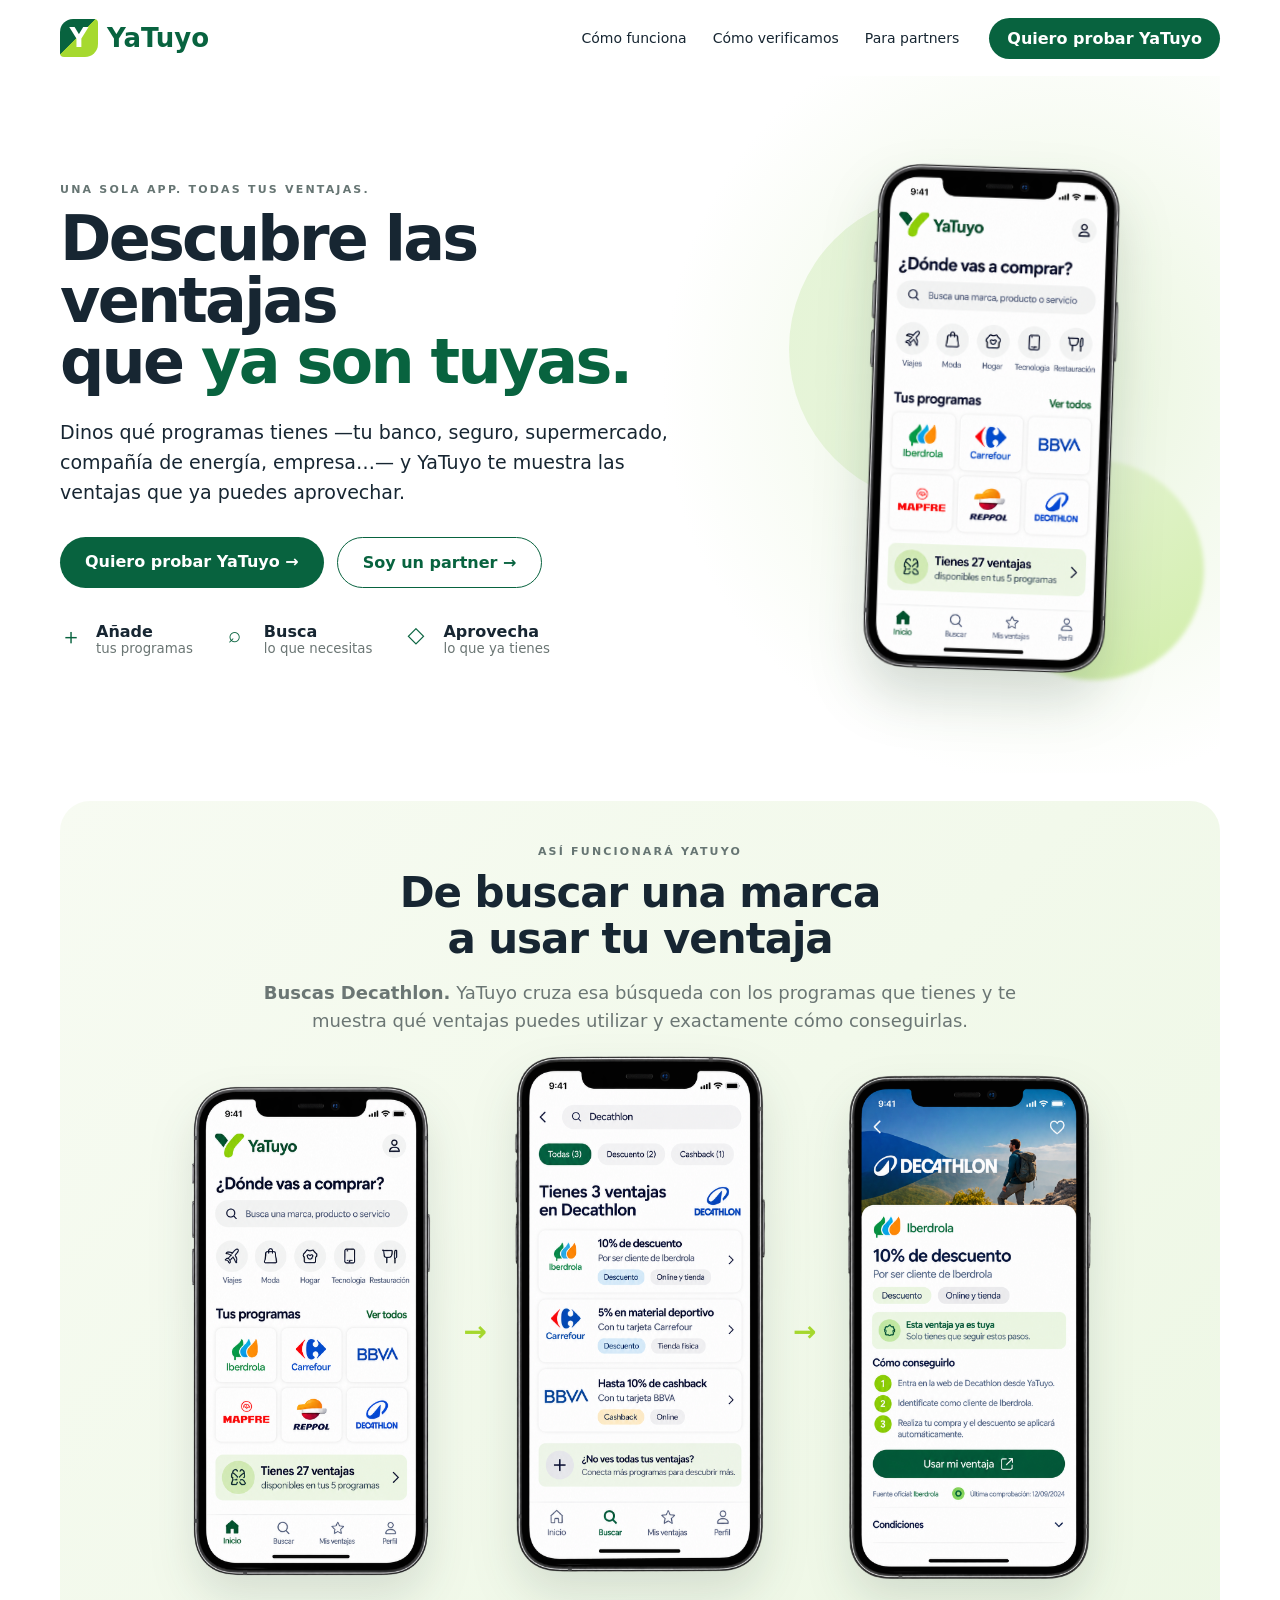
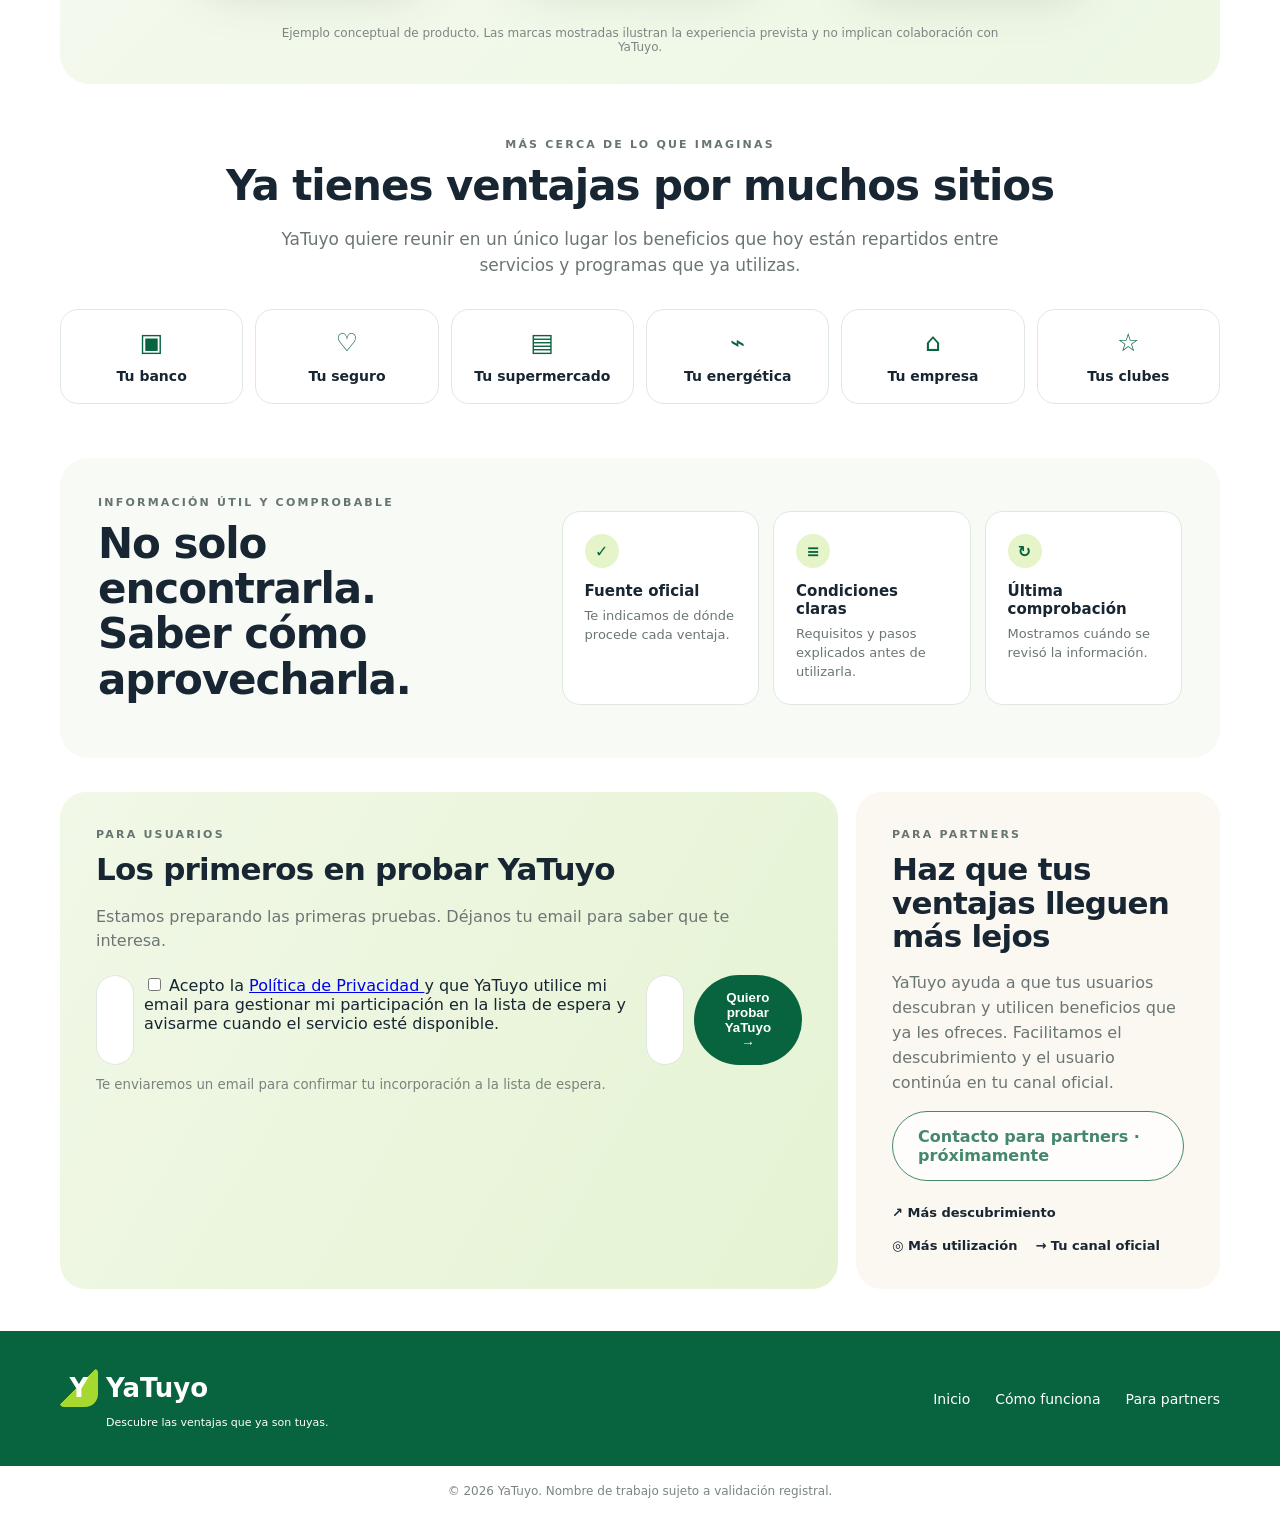
==== commit e8ecb358: "Update index.html" ====
--- a/index.html
+++ b/index.html
@@ -83,12 +83,60 @@
     <div class="eyebrow">PARA USUARIOS</div>
     <h2>Los primeros en probar YaTuyo</h2>
     <p>Estamos preparando las primeras pruebas. Déjanos tu email para saber que te interesa.</p>
-    <form id="waitlist">
-      <input type="email" required placeholder="Tu email" aria-label="Tu email">
-      <button class="btn" type="submit">Quiero probar YaTuyo →</button>
-    </form>
-    <small>El formulario está en fase de preparación y todavía no envía ni almacena tu dirección.</small>
-    <p class="status" id="wait-status"></p>
+    <form
+  id="waitlist"
+  method="POST"
+  action="https://1235cb4b.sibforms.com/serve/[base64]"
+>
+  <input
+    type="email"
+    id="EMAIL"
+    name="EMAIL"
+    required
+    placeholder="Tu email"
+    aria-label="Tu email"
+    autocomplete="email"
+  >
+
+  <label class="waitlist-consent">
+    <input
+      type="checkbox"
+      id="OPT_IN"
+      name="OPT_IN"
+      value="1"
+      required
+    >
+    <span>
+      Acepto la
+      <a href="/privacidad.html" target="_blank" rel="noopener noreferrer">
+        Política de Privacidad
+      </a>
+      y que YaTuyo utilice mi email para gestionar mi participación en la
+      lista de espera y avisarme cuando el servicio esté disponible.
+    </span>
+  </label>
+
+  <input
+    type="text"
+    name="email_address_check"
+    value=""
+    class="brevo-honeypot"
+    tabindex="-1"
+    autocomplete="off"
+    aria-hidden="true"
+  >
+
+  <input type="hidden" name="locale" value="es">
+  <input type="hidden" name="html_type" value="simple">
+
+  <button class="btn" type="submit">
+    Quiero probar YaTuyo →
+  </button>
+</form>
+
+<small>
+  Te enviaremos un email para confirmar tu incorporación a la lista de espera.
+</small>
   </article>
 
   <article id="partners" class="partner">
